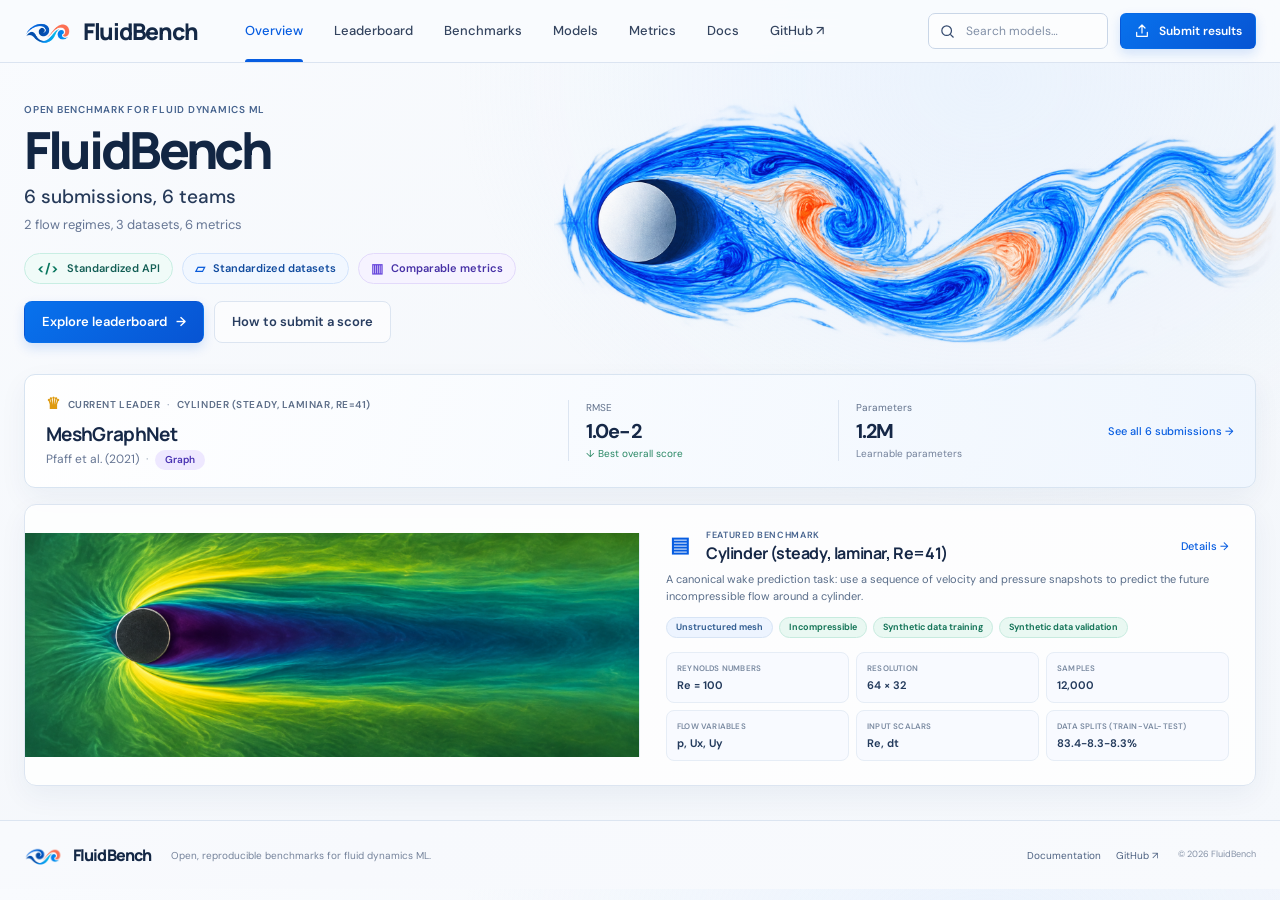
==== index.html @ 3b5728b8 "fixing paths for github pages" ====
<!doctype html>
<html lang="en">
<head>
  <meta charset="utf-8">
  <meta name="viewport" content="width=device-width, initial-scale=1">
  <meta name="theme-color" content="#f5f8fc">
  <meta name="description" content="FluidBench is an open, reproducible benchmark for machine learning in fluid dynamics.">
  <title>Fluidbench</title>
  <link rel="icon" href="assets/mark.png" type="image/png">
  <link rel="stylesheet" href="assets/site.css">
  <script src="assets/site.js" defer></script><script src="assets/data.js" defer></script><script src="assets/top-model.js" defer></script><script src="assets/dataset-tags.js" defer></script>
</head>
<body>
  <header class="site-header">
    <div class="header-inner">
      <a class="brand" href="index.html" aria-label="FluidBench home"><img src="assets/mark.png" alt="" width="50" height="40"><span>FluidBench</span></a>
      <button class="menu-toggle" type="button" aria-expanded="false" aria-controls="primary-nav" aria-label="Open navigation"><span></span><span></span><span></span></button>
      <nav class="primary-nav" id="primary-nav" aria-label="Primary navigation">
        <a class="nav-link active" aria-current="page" href="index.html">Overview</a><a class="nav-link" href="pages/leaderboard.html">Leaderboard</a><a class="nav-link" href="pages/benchmarks.html">Benchmarks</a><a class="nav-link" href="pages/models.html">Models</a><a class="nav-link" href="pages/metrics.html">Metrics</a><a class="nav-link" href="pages/docs.html">Docs</a><a class="nav-link nav-external" href="https://github.com/sp-droid/FluidBench" target="_blank" rel="noreferrer">GitHub ↗</a>
      </nav>
      <div class="header-actions">
        <form class="header-search" action="pages/leaderboard.html" method="get" role="search"><svg aria-hidden="true" viewBox="0 0 24 24"><circle cx="10.8" cy="10.8" r="6.8"></circle><path d="m16 16 4.5 4.5"></path></svg><input type="search" name="q" placeholder="Search models…" aria-label="Search models"></form>
        <a class="button button-primary button-small" href="pages/docs.html#submit"><svg aria-hidden="true" viewBox="0 0 24 24"><path d="M12 15V3m0 0L7.5 7.5M12 3l4.5 4.5M4 14v6h16v-6"></path></svg>Submit results</a>
      </div>
    </div>
  </header>
  <main>
    <section class="hero shell">
      <div class="hero-copy">
        <p class="eyebrow">Open benchmark for fluid dynamics ML</p>
        <h1>FluidBench</h1>
        <p class="hero-lede" id="site-submission-count">6 submissions, 6 teams</p>
        <p class="hero-subtle" id="site-benchmark-stats">2 flow regimes, 2 datasets, 6 metrics</p>
        <div class="feature-pills" aria-label="Platform features"><span class="feature-pill pill-green"><span class="pill-icon">&lt;/&gt;</span>Standardized API</span><span class="feature-pill pill-blue"><span class="pill-icon">▱</span>Standardized datasets</span><span class="feature-pill pill-purple"><span class="pill-icon">▥</span>Comparable metrics</span></div>
        <div class="hero-actions"><a class="button button-primary" href="pages/leaderboard.html">Explore leaderboard <span aria-hidden="true">→</span></a><a class="button button-quiet" href="pages/docs.html#how-it-works">How to submit a score</a></div>
      </div>
      <figure class="flow-visual"><img src="assets/cylinder-flow-hero.png" alt="Cylinder flow with a long, swirling wake"></figure>
    </section>
    <section class="shell top-model-section" aria-labelledby="top-model-title">
      <div class="top-model-card">
        <div class="top-model-copy"><div class="section-kicker"><span class="kicker-icon">♛</span> Current leader <span class="kicker-dot">·</span> <span id="top-model-dataset">Cylinder Flow</span></div><h2 id="top-model-title">MeshGraphNet</h2><p><span id="top-model-authors">Pfaff et al. (2021)</span> <span class="inline-divider">·</span> <span id="top-model-representation" class="badge badge-graph">Graph</span></p></div>
        <div class="top-model-stat"><span>RMSE</span><strong id="top-model-rmse">1.1e-2</strong><small>↓ Best overall score</small></div>
        <div class="top-model-stat"><span>Parameters</span><strong id="top-model-params">3.1M</strong><small>Learnable parameters</small></div>
        <a class="text-link top-model-link" href="pages/leaderboard.html">See all <span id="top-model-count">six submissions</span> <span aria-hidden="true">→</span></a>
      </div>
    </section>
    <section class="shell section-space">
      <article class="surface-card benchmark-card featured-benchmark-card">
        <div class="benchmark-summary">
          <div class="featured-benchmark-visual"><img src="assets/cylinder-flow-dataset.png" data-dataset-image data-dataset-id="cylinder-flow" alt="Cylinder Flow benchmark visualization" loading="lazy"></div>
          <div class="featured-benchmark-copy">
            <div class="card-title-row"><span class="line-icon icon-blue" aria-hidden="true">▤</span><div><p class="eyebrow">Featured benchmark</p><h2 data-dataset-field="name" data-dataset-id="cylinder-flow">Cylinder Flow</h2></div><a class="text-link card-link" href="pages/benchmarks.html#cylinder-flow">Details →</a></div>
            <p class="featured-benchmark-description" data-dataset-field="description" data-dataset-id="cylinder-flow">A canonical wake prediction task: use a sequence of velocity and pressure snapshots to predict the future incompressible flow around a cylinder.</p>
            <div class="featured-benchmark-tags"><div class="benchmark-class-tags" data-benchmark-tags data-dataset-id="cylinder-flow"></div><div class="dataset-type-tags" data-dataset-tags data-dataset-id="cylinder-flow"></div></div>
            <dl class="featured-benchmark-details" data-dataset-id="cylinder-flow"><div><dt>Reynolds numbers</dt><dd>Re = <span data-dataset-field="reynoldsNumbers">100</span></dd></div><div><dt>Resolution</dt><dd data-dataset-field="resolution">64 × 32</dd></div><div><dt>Samples</dt><dd data-dataset-field="sampleCount">12,000</dd></div><div><dt>Flow variables</dt><dd data-dataset-field="flowVariables">p, Ux, Uy</dd></div><div><dt>Input scalars</dt><dd data-dataset-field="inputScalarNames">Re, dt</dd></div><div><dt>Data splits (train-val-test)</dt><dd data-dataset-field="splitFractions">83.4-8.3-8.3%</dd></div></dl>
          </div>
        </div>
      </article>
    </section>
  </main>
  <footer class="site-footer"><div class="shell footer-inner"><a class="brand footer-brand" href="index.html"><img src="assets/mark.png" alt="" width="40" height="32"><span>FluidBench</span></a><p>Open, reproducible benchmarks for fluid dynamics ML.</p><div class="footer-links"><a href="pages/docs.html">Documentation</a><a href="https://github.com/sp-droid/FluidBench" target="_blank" rel="noreferrer">GitHub ↗</a></div><span class="copyright">© <span data-year></span> FluidBench</span></div></footer>
</body>
</html>
---- assets/site.css ----
@import url('https://fonts.googleapis.com/css2?family=DM+Sans:wght@400;500;600;700&family=Manrope:wght@400;500;600;700;800&display=swap');

:root {
  color-scheme: light;
  --ink: #162847;
  --ink-soft: #283d60;
  --muted: #667694;
  --blue: #075de1;
  --blue-dark: #0646b7;
  --blue-pale: #e8f1ff;
  --line: #dce5f1;
  --line-strong: #c9d6e7;
  --surface: rgba(255, 255, 255, .83);
  --page: #f4f7fb;
  --green: #118d64;
  --shadow: 0 10px 28px rgba(25, 57, 104, .055);
  --radius: 12px;
}

* { box-sizing: border-box; }
html { scroll-behavior: smooth; scroll-padding-top: 90px; }
body {
  margin: 0;
  color: var(--ink);
  background:
    radial-gradient(ellipse at 77% 9%, rgba(219, 235, 255, .42), transparent 33rem),
    linear-gradient(145deg, #f9fbfe 0%, var(--page) 62%, #f5f8fc 100%);
  font: 15px/1.5 "DM Sans", "Segoe UI", Arial, sans-serif;
  -webkit-font-smoothing: antialiased;
}
img, svg { max-width: 100%; }
a { color: inherit; text-decoration: none; }
button, input, select { font: inherit; }
button, a, input, select { -webkit-tap-highlight-color: transparent; }
button:focus-visible, a:focus-visible, input:focus-visible, select:focus-visible { outline: 3px solid rgba(16, 105, 238, .26); outline-offset: 2px; }
.shell { width: min(1460px, calc(100% - 48px)); margin-inline: auto; }

.site-header {
  position: sticky; z-index: 20; top: 0; background: rgba(249, 251, 254, .94);
  border-bottom: 1px solid rgba(214, 225, 240, .85); backdrop-filter: blur(16px);
}
.header-inner { min-height: 62px; width: min(1460px, calc(100% - 48px)); margin: auto; display: flex; align-items: center; gap: 34px; }
.brand { display: inline-flex; align-items: center; gap: 9px; flex: 0 0 auto; color: #142846; font: 800 23px/1 Manrope, "Segoe UI", sans-serif; letter-spacing: -.055em; }
.brand img { width: 50px; height: 40px; object-fit: contain; }
.primary-nav { height: 62px; display: flex; align-items: stretch; gap: 3px; }
.nav-link { display: inline-flex; align-items: center; position: relative; padding: 0 14px; color: #34445f; font-size: 13px; font-weight: 500; white-space: nowrap; transition: color .16s ease; }
.nav-link:hover, .nav-link.active { color: var(--blue); }
.nav-link.active::after { position: absolute; content: ""; height: 3px; bottom: 0; left: 14px; right: 14px; border-radius: 3px 3px 0 0; background: var(--blue); }
.header-actions { margin-left: auto; display: flex; align-items: center; gap: 12px; }
.header-search { height: 36px; width: 180px; padding: 0 10px; display: flex; align-items: center; gap: 8px; border: 1px solid var(--line-strong); border-radius: 7px; background: rgba(255,255,255,.6); }
.header-search svg { width: 17px; height: 17px; fill: none; stroke: #33496e; stroke-width: 1.7; flex: 0 0 auto; }
.header-search input { min-width: 0; width: 100%; border: 0; outline: 0; background: none; color: var(--ink); font-size: 12px; }
.header-search input::placeholder { color: #8290a7; }
.button { min-height: 42px; border: 1px solid transparent; border-radius: 8px; display: inline-flex; align-items: center; justify-content: center; gap: 9px; padding: 0 17px; font-size: 13px; font-weight: 600; transition: transform .16s, box-shadow .16s, background .16s; cursor: pointer; }
.button:hover { transform: translateY(-1px); }
.button-primary { color: white; background: linear-gradient(135deg, #0872ed, #0754d3); box-shadow: 0 5px 12px rgba(7, 93, 225, .16); }
.button-primary:hover { background: linear-gradient(135deg, #0868db, #0648be); box-shadow: 0 7px 16px rgba(7, 93, 225, .2); }
.button-primary svg { width: 16px; height: 16px; fill: none; stroke: currentColor; stroke-width: 1.8; stroke-linecap: round; stroke-linejoin: round; }
.button-small { min-height: 36px; padding-inline: 13px; font-size: 12px; border-radius: 6px; }
.button-quiet { color: var(--ink-soft); background: rgba(255,255,255,.55); border-color: var(--line); }
.button-outline { color: var(--blue); border-color: #bcd2f4; background: #fff; }
.button-outline:hover { background: #f5f9ff; }
.menu-toggle { display: none; }

.hero { min-height: 314px; display: grid; grid-template-columns: minmax(430px, .88fr) minmax(460px, 1.12fr); align-items: center; position: relative; padding-block: 31px 24px; }
.hero-copy { position: relative; z-index: 2; padding-bottom: 2px; }
.eyebrow { margin: 0 0 6px; color: #46638e; text-transform: uppercase; letter-spacing: .075em; font-size: 10px; font-weight: 600; }
h1, h2, h3, p { margin-top: 0; }
h1, h2, h3 { font-family: Manrope, "Segoe UI", Arial, sans-serif; }
.hero h1 { margin: 0; color: #122643; font-size: clamp(39px, 4vw, 58px); line-height: 1.02; font-weight: 800; letter-spacing: -.065em; }
.hero h1 span { color: var(--blue); }
.hero-lede { max-width: 565px; margin: 9px 0 5px; color: #263a59; font-size: 19px; line-height: 1.38; font-weight: 500; }
.hero-subtle { margin: 0; color: var(--muted); font-size: 13px; }
.feature-pills { display: flex; flex-wrap: wrap; gap: 9px; margin-top: 18px; }
.feature-pill { display: inline-flex; align-items: center; gap: 8px; padding: 5px 12px; border: 1px solid; border-radius: 999px; font-size: 11px; font-weight: 600; }
.pill-icon { font-size: 13px; font-weight: 700; }
.pill-green { color: #145f56; background: #f0fbf8; border-color: #c8eee3; }
.pill-green .pill-icon { color: #08765e; }
.pill-blue { color: #124c9f; background: #f1f7ff; border-color: #d3e4fc; }
.pill-blue .pill-icon { color: #095bda; }
.pill-purple { color: #4731a6; background: #f6f3ff; border-color: #e3dafb; }
.pill-purple .pill-icon { color: #6747dc; }
.hero-actions { display: flex; align-items: center; gap: 10px; margin-top: 17px; }
.flow-visual { min-width: 0; position: relative; margin: 0 -20px 0 -12px; align-self: stretch; display: flex; align-items: center; }
.flow-visual img { width: 100%; max-height: 295px; object-fit: contain; }
.flow-visual figcaption { position: absolute; right: 0; bottom: 19%; padding-left: 11px; border-left: 2px solid var(--blue); color: #0d4cbd; font-size: 11px; line-height: 1.25; }
.caption-rule { display: none; }

.top-model-section { margin-top: -3px; }
.top-model-card { display: grid; grid-template-columns: minmax(220px, 1.5fr) minmax(140px, .75fr) minmax(140px, .75fr) auto; align-items: center; gap: 19px; min-height: 105px; padding: 17px 21px; border: 1px solid #d8e4f1; border-radius: 11px; background: linear-gradient(105deg, rgba(255,255,255,.94), rgba(239,246,255,.85)); box-shadow: var(--shadow); }
.section-kicker { display: flex; align-items: center; gap: 7px; color: #5d6e88; font-size: 10px; font-weight: 600; text-transform: uppercase; letter-spacing: .055em; }
.kicker-icon { color: #df9b10; font-size: 16px; }
.kicker-dot { color: #a1aec1; }
.top-model-copy h2 { margin: 4px 0 1px; font-size: 19px; letter-spacing: -.035em; }
.top-model-copy p { margin: 0; color: var(--muted); font-size: 12px; }
.inline-divider { margin-inline: 4px; color: #9aa7b9; }
.badge { display: inline-flex; align-items: center; border-radius: 99px; padding: 3px 10px; font-size: 10px; line-height: 1.4; font-weight: 600; }
.badge-matrix { color: #1b54b3; background: #e3efff; }
.badge-graph { color: #4831b2; background: #eee8ff; }
.top-model-stat { min-height: 56px; padding-left: 17px; border-left: 1px solid var(--line); display: flex; flex-direction: column; }
.top-model-stat span { color: #62728c; font-size: 10px; }
.top-model-stat strong { margin-top: 1px; font-size: 20px; letter-spacing: -.04em; font-variant-numeric: tabular-nums; }
.top-model-stat small { color: #278763; font-size: 10px; }
.top-model-stat:nth-of-type(3) small { color: #72809a; }
.text-link { color: var(--blue); font-size: 11px; font-weight: 500; white-space: nowrap; }
.text-link:hover, .subtle-link:hover { color: var(--blue-dark); text-decoration: underline; text-underline-offset: 3px; }

.section-space { margin-top: 16px; }
.split-grid { display: grid; grid-template-columns: 1fr 1fr; gap: 12px; }
.surface-card { min-width: 0; border: 1px solid var(--line); border-radius: var(--radius); background: var(--surface); box-shadow: var(--shadow); }
.protocol-card, .benchmark-card, .interface-card, .shapes-card { padding: 17px 20px; }
.card-title-row { display: flex; align-items: center; gap: 12px; min-height: 33px; margin-bottom: 11px; }
.card-title-row > div { min-width: 0; }
.card-title-row h2 { margin: 0; font-size: 16px; line-height: 1.2; letter-spacing: -.025em; }
.card-title-row .eyebrow { margin-bottom: 2px; font-size: 9px; }
.line-icon { width: 28px; height: 28px; display: inline-flex; align-items: center; justify-content: center; flex: 0 0 auto; font-size: 21px; font-weight: 600; }
.icon-blue { color: var(--blue); }
.card-link { margin-left: auto; }
.body-copy { color: #3d506f; font-size: 12px; line-height: 1.55; }
.body-copy code, .step-card code { padding: 1px 4px; border-radius: 4px; color: #193b72; background: #eef3fa; font: 11px ui-monospace, SFMono-Regular, Consolas, monospace; }
.check-list { list-style: none; margin: 11px 0 0; padding: 0; display: grid; gap: 4px; color: #344967; font-size: 12px; }
.check-list li { position: relative; padding-left: 23px; }
.check-list li::before { content: "✓"; position: absolute; left: 2px; top: 0; color: #15976a; font-weight: 700; }
.benchmark-summary { display: grid; grid-template-columns: minmax(135px, .75fr) minmax(190px, 1.25fr); gap: 15px; align-items: stretch; }
.benchmark-summary > img { width: 100%; min-height: 165px; object-fit: cover; object-position: 12% center; border: 1px solid var(--line); border-radius: 8px; background: #edf5ff; }
.detail-list { margin: 0; display: grid; grid-template-columns: 1fr; align-content: center; }
.detail-list div { display: flex; justify-content: space-between; gap: 12px; padding: 4px 0; border-bottom: 1px solid #eaf0f7; font-size: 10px; }
.detail-list dt { color: #657590; }
.detail-list dd { margin: 0; color: #243a5d; text-align: right; overflow-wrap: anywhere; }
.selected-benchmark-extra { margin-top: 7px; padding-top: 4px; border-top: 1px solid #eaf0f7; }
.featured-benchmark-card { padding: 0; overflow: hidden; }
.featured-benchmark-card .benchmark-summary { grid-template-columns: minmax(0,1fr) minmax(0,1fr); gap: 0; align-items: stretch; }
.featured-benchmark-visual { min-width: 0; min-height: 0; width: 100%; aspect-ratio: 570 / 208; align-self: center; overflow: hidden; display: grid; place-items: center; padding: 0; border-right: 1px solid #e5edf7; background: linear-gradient(145deg,#eff6ff,#f9fbff 65%,#fff); }
.featured-benchmark-card .benchmark-summary > .featured-benchmark-visual > img { width: 100%; height: 100%; min-height: 0; object-fit: cover; object-position: center; border: 0; border-radius: 0; background: transparent; }
.featured-benchmark-copy { min-width: 0; display: flex; flex-direction: column; justify-content: center; padding: 24px 26px; }
.featured-benchmark-copy .card-title-row { margin-bottom: 8px; }
.featured-benchmark-description { margin: 0 0 13px; color: #596d89; font-size: 11px; line-height: 1.5; }
.featured-benchmark-tags { display: flex; flex-wrap: wrap; align-items: center; gap: 6px; margin-bottom: 14px; }
.featured-benchmark-details { display: grid; grid-template-columns: repeat(3,minmax(0,1fr)); gap: 7px; margin: auto 0 0; }
.featured-benchmark-details div { min-width: 0; padding: 9px 10px; border: 1px solid #e6edf6; border-radius: 8px; background: #f8faff; }
.featured-benchmark-details dt { margin-bottom: 4px; color: #7a8aa1; font-size: 8px; font-weight: 600; letter-spacing: .025em; text-transform: uppercase; }
.featured-benchmark-details dd { margin: 0; color: #243b5d; font-size: 11px; font-weight: 650; line-height: 1.35; overflow-wrap: anywhere; }
.benchmark-feature-stats { display: grid; grid-template-columns: repeat(2,minmax(0,1fr)); gap: 5px 12px; margin: 12px 0 14px; }
.benchmark-feature-stats div { min-width: 0; padding: 7px 0; border-bottom: 1px solid #eaf0f7; }
.benchmark-feature-stats dt { color: #8290a5; font-size: 8px; font-weight: 650; text-transform: uppercase; letter-spacing: .025em; }
.benchmark-feature-stats dd { margin: 3px 0 0; color: #314967; font-size: 10px; line-height: 1.4; overflow-wrap: anywhere; }

.section-heading { display: flex; align-items: end; justify-content: space-between; margin: 0 1px 12px; }
.section-heading h2 { margin: 0; font-size: 22px; letter-spacing: -.04em; }
.section-heading > p { margin: 0 0 3px; color: var(--muted); font-size: 12px; }
.steps-grid { display: grid; grid-template-columns: 1fr 32px 1fr 32px 1fr; align-items: center; gap: 10px; padding: 15px 20px; border: 1px solid var(--line); border-radius: var(--radius); background: rgba(255,255,255,.68); }
.step-card { text-align: center; padding: 8px 10px; }
.step-number { width: 42px; height: 42px; margin: 0 auto 10px; display: grid; place-items: center; border-radius: 50%; color: #0758d6; background: #e1edff; box-shadow: inset 0 0 0 6px rgba(255,255,255,.44); font: 800 20px Manrope, sans-serif; }
.step-card h3 { margin: 0 0 5px; font-size: 14px; letter-spacing: -.02em; }
.step-card p { max-width: 260px; min-height: 36px; margin: 0 auto 5px; color: #586985; font-size: 11px; line-height: 1.4; }
.subtle-link { color: #1762ce; font-size: 10px; font-weight: 600; }
.step-arrow { color: #afbdd1; text-align: center; font-size: 21px; }

.interface-card, .shapes-card { padding-top: 15px; }
.code-block { position: relative; overflow: auto; margin: 10px 0 0; padding: 13px 15px; border: 1px solid #e1e9f3; border-radius: 8px; background: linear-gradient(135deg, #f7f9fc, #f4f7fb); color: #263c60; font: 10px/1.65 ui-monospace, SFMono-Regular, Consolas, monospace; white-space: normal; }
.code-block code { font: inherit; }
.code-keyword { color: #b01283; }
.code-comment { color: #72819b; }
.copy-button { position: absolute; top: 7px; right: 7px; z-index: 1; width: 27px; height: 27px; border: 1px solid #dfe7f2; border-radius: 5px; color: #314a70; background: #fff; cursor: pointer; }
.copy-button:hover { color: var(--blue); border-color: #b9d0f2; }
.shape-panels { display: grid; grid-template-columns: 1fr 1fr; gap: 10px; }
.shape-panel { min-width: 0; min-height: 174px; padding: 9px 12px; border: 1px solid #e1eaf5; border-radius: 8px; background: linear-gradient(145deg, #f7faff, #eef5ff); }
.shape-unstructured { background: linear-gradient(145deg, #faf9ff, #f1f0ff); border-color: #e4e0fa; }
.shape-panel h3 { margin: 0; text-align: center; color: #0756cd; font-size: 10px; font-weight: 600; }
.shape-unstructured h3 { color: #4d3ac1; }
.grid-cube { width: 83px; height: 43px; margin: 5px auto 8px; position: relative; background: linear-gradient(135deg,#8ec2ff 0 50%,#4d9ff7 50%); border: 1px solid #1568d1; transform: skewY(-25deg) scale(.95); box-shadow: 12px 5px 0 -1px #b9a9ff, 12px 5px 0 0 #4934ca; }
.grid-cube::before { content:""; position:absolute; inset: 9px 0 auto; border-top:1px solid rgba(8,75,170,.75); border-bottom:1px solid rgba(8,75,170,.75); height: 8px; }
.grid-cube::after { content:""; position:absolute; left: 26px; top:0; height:100%; border-left:1px solid rgba(8,75,170,.75); box-shadow: 26px 0 0 rgba(8,75,170,.75); }
.grid-cube i { display: none; }
.mesh-graphic { height: 59px; margin: 0 auto; display: grid; place-items: center; }
.mesh-graphic svg { width: min(170px, 100%); height: 61px; }
.shape-panel dl { display: grid; gap: 2px; margin: 3px 0 0; }
.shape-panel dl div { display: grid; grid-template-columns: 49px 1fr; gap: 4px; color: #3f5271; font: 9px/1.35 ui-monospace, SFMono-Regular, Consolas, monospace; }
.shape-panel dt { color: #152d52; }
.shape-panel dd { margin: 0; overflow-wrap: anywhere; }

.reproducible-card { display: grid; grid-template-columns: minmax(240px,1fr) minmax(330px,1.3fr) auto; align-items: center; gap: 22px; padding: 16px 20px; }
.repro-copy { display: flex; gap: 12px; align-items: flex-start; }
.repro-copy .line-icon { margin-top: 2px; }
.repro-copy h2 { margin: 0 0 4px; font-size: 16px; }
.repro-copy .body-copy { margin: 0; }
.repro-facts { display: grid; grid-template-columns: repeat(3,1fr); gap: 10px; }
.repro-facts div { min-width: 0; display: flex; flex-direction: column; padding-left: 13px; border-left: 1px solid var(--line); }
.repro-facts strong { font-size: 11px; }
.repro-facts span { color: var(--muted); font-size: 9px; }
.site-footer { margin-top: 34px; border-top: 1px solid var(--line); background: rgba(249,251,254,.7); }
.footer-inner { min-height: 68px; display: flex; align-items: center; gap: 20px; }
.footer-brand { font-size: 16px; }
.footer-brand img { width: 40px; height: 32px; }
.footer-inner > p { margin: 0; color: #75839b; font-size: 10px; }
.footer-links { display: flex; gap: 15px; margin-left: auto; color: #4d6181; font-size: 10px; }
.footer-links a:hover { color: var(--blue); }
.copyright { color: #8491a6; font-size: 9px; }

/* Shared page interiors */
.page-hero { padding: 40px 0 21px; }
.page-hero .eyebrow { margin-bottom: 5px; }
.page-hero h1 { max-width: 800px; margin: 0; color: #132745; font-size: clamp(34px, 4vw, 48px); line-height: 1.08; letter-spacing: -.055em; }
.page-hero h1 span { color: var(--blue); }
.page-hero p:last-child { max-width: 760px; margin: 10px 0 0; color: #5c6d89; font-size: 14px; }
.content-grid { display: grid; grid-template-columns: repeat(3,1fr); gap: 13px; }
.content-card { padding: 19px; border: 1px solid var(--line); border-radius: var(--radius); background: var(--surface); box-shadow: var(--shadow); }
.content-card h2, .content-card h3 { margin: 0 0 7px; font-size: 17px; letter-spacing: -.025em; }
.content-card p { margin: 0; color: #5b6c87; font-size: 12px; }
.content-card .eyebrow { margin-bottom: 5px; font-size: 9px; }
.card-icon { width: 35px; height: 35px; margin-bottom: 12px; display: grid; place-items: center; color: var(--blue); border: 1px solid #d5e4f8; border-radius: 9px; background: #f0f6ff; font-size: 18px; }
.content-wide { grid-column: 1/-1; }
.info-table { width: 100%; border-collapse: collapse; font-size: 12px; }
.info-table th, .info-table td { padding: 10px 12px; text-align: left; border-bottom: 1px solid #e7edf5; }
.info-table th { color: #697a95; font-size: 10px; font-weight: 600; text-transform: uppercase; letter-spacing: .04em; }
.info-table td { color: #314664; }
.info-table tr:last-child td { border-bottom: 0; }
.callout { padding: 16px 18px; border: 1px solid #d6e5fa; border-radius: 10px; background: linear-gradient(110deg,#f3f8ff,#fff); color: #385273; font-size: 12px; }
.callout strong { color: #183d76; }
.code-inline { padding: 1px 4px; border: 1px solid #e0e8f2; border-radius: 4px; color: #24416a; background: #f6f8fb; font: 11px ui-monospace, Consolas, monospace; }

/* Leaderboard */
.leaderboard-shell { padding-bottom: 20px; }
.leaderboard-layout { display: grid; grid-template-columns: minmax(0, 2.1fr) minmax(310px, .92fr); gap: 12px; align-items: start; }
.leaderboard-panel { min-width: 0; padding: 15px; border: 1px solid var(--line); border-radius: 11px; background: rgba(255,255,255,.88); box-shadow: var(--shadow); }
.filter-grid { display: grid; grid-template-columns: minmax(190px,1.2fr) minmax(210px,1fr); gap: 9px; align-items: end; }
.filter-field { min-width: 0; display: flex; flex-direction: column; gap: 4px; }
.filter-field label { color: #314664; font-size: 10px; font-weight: 600; }
.select-wrap { position: relative; }
.select-wrap::after { position: absolute; top: 50%; right: 11px; content: "⌄"; transform: translateY(-59%); color: #284468; font-size: 16px; pointer-events: none; }
.filter-field select, .table-search { width: 100%; height: 37px; padding: 0 28px 0 10px; border: 1px solid #d4dfec; border-radius: 7px; color: #152a4b; background: #fff; font-size: 11px; appearance: none; }
.dataset-select { display: grid; grid-template-columns: 74px minmax(0,1fr); align-items: center; overflow: hidden; border: 1px solid #d4dfec; border-radius: 7px; background: #fff; }
.dataset-select .select-wrap::after { content: none; }
.dataset-thumb { width: 74px; height: 35px; object-fit: cover; object-position: 23% center; border-right: 1px solid #d4dfec; }
.dataset-select .select-wrap select { border: 0; }
.table-search-wrap { position: relative; }
.table-search-wrap svg { position: absolute; left: 9px; top: 10px; width: 15px; height: 15px; stroke: #526987; fill: none; stroke-width: 1.7; }
.table-search { padding: 0 8px 0 30px; }
.table-search::placeholder { color: #8694a8; }
.leaderboard-tabs { display: flex; gap: 4px; margin: 13px -2px 9px; border-bottom: 1px solid #e3eaf3; }
.leaderboard-tabs button { position: relative; padding: 8px 12px 9px; border: 0; color: #586a86; background: transparent; font-size: 11px; cursor: pointer; }
.leaderboard-tabs button[aria-selected="true"] { color: var(--blue); font-weight: 600; }
.leaderboard-tabs button[aria-selected="true"]::after { position: absolute; content: ""; right: 8px; bottom: -1px; left: 8px; height: 2px; border-radius: 2px 2px 0 0; background: var(--blue); }
.table-wrap { overflow: auto; border: 1px solid #e0e7f0; border-radius: 8px; }
.leaderboard-table { width: 100%; min-width: 720px; border-collapse: collapse; background: rgba(255,255,255,.75); font-size: 11px; }
.leaderboard-table th { height: 35px; padding: 0 10px; color: #344a6a; background: #f8fafd; border-bottom: 1px solid #e4eaf2; text-align: left; font-size: 10px; font-weight: 600; white-space: nowrap; }
.leaderboard-table th.score-heading { padding-right: 7px; }
.leaderboard-table th.sortable-heading { padding: 0 5px; }
.sort-button { width: 100%; min-height: 32px; display: inline-flex; align-items: center; justify-content: flex-start; gap: 5px; padding: 4px 5px; border: 0; border-radius: 5px; color: #344a6a; background: transparent; font: inherit; font-weight: 600; text-align: left; white-space: nowrap; cursor: pointer; }
.sort-button:hover, .sort-button:focus-visible { color: #075de1; background: #edf4ff; outline: none; }
.sort-arrow { display: inline-block; margin-left: 2px; color: #17365f; font-size: 11px; }
.error-picker { position: relative; display: inline-block; }
.error-picker-button { display: inline-flex; align-items: center; gap: 7px; min-height: 27px; padding: 4px 8px; border: 1px solid #d3e0ef; border-radius: 7px; color: #173b72; background: linear-gradient(135deg,#f1f7ff,#fff 76%); box-shadow: 0 1px 2px rgba(23,54,95,.06); font: inherit; font-weight: 700; white-space: nowrap; cursor: pointer; }
.error-picker-button:hover, .error-picker-button:focus-visible, .error-picker-button[aria-expanded="true"] { border-color: #9ec1ef; background: #f4f8ff; outline: none; box-shadow: 0 0 0 3px rgba(16,105,238,.1); }
.error-picker-caption { color: #7a8ba3; font-size: 8px; font-weight: 700; letter-spacing: .06em; text-transform: uppercase; }
.error-picker-value { color: #153e7a; font-size: 10px; }
.error-picker-menu { position: absolute; z-index: 30; top: calc(100% + 6px); left: 0; min-width: 176px; display: grid; gap: 2px; padding: 5px; border: 1px solid #dce5f0; border-radius: 9px; background: #fff; box-shadow: 0 12px 28px rgba(28,53,87,.16); }
.error-picker-menu[hidden] { display: none; }
.error-picker-option { width: 100%; min-height: 31px; display: flex; align-items: center; justify-content: space-between; gap: 13px; padding: 6px 8px; border: 0; border-radius: 6px; color: #344a6a; background: transparent; font: inherit; font-size: 10px; text-align: left; cursor: pointer; }
.error-picker-option:hover, .error-picker-option:focus-visible { color: #075de1; background: #f1f6ff; outline: none; }
.error-picker-option.is-selected { color: #075de1; background: #edf4ff; font-weight: 700; }
.error-picker-check { width: 13px; color: #0a966b; text-align: center; }
.representation-badge { display: inline-block; padding: 3px 9px; border-radius: 999px; color: #1753bd; background: #e6f0ff; font-size: 9px; }
.representation-badge.graph { color: #4b2ec5; background: #eee9ff; }
.leaderboard-table td { height: 45px; padding: 5px 10px; border-bottom: 1px solid #e8edf4; color: #425674; white-space: nowrap; font-variant-numeric: tabular-nums; }
.leaderboard-table tbody tr:last-child td { border-bottom: 0; }
.leaderboard-table tbody tr:hover { background: #f6f9fe; }
.leaderboard-table tbody tr:first-child { background: #fff9ea; }
.leaderboard-table tbody tr:first-child:hover { background: #fff6df; }
.leaderboard-table .rank-cell { width: 34px; color: #263b5e; text-align: center; font-size: 13px; }
.medal { display: inline-block; font-size: 15px; filter: saturate(.92); }
.model-name { display: block; color: #172d50; font-size: 11px; font-weight: 700; }
.model-author { display: block; color: #77869d; font-size: 9px; }
.metric-value { color: #162b4b !important; font-weight: 600; }
.metric-bar { width: 58px; height: 9px; display: inline-block; margin-left: 6px; overflow: hidden; vertical-align: middle; border-radius: 2px; background: #edf1f6; }
.metric-bar span { display: block; height: 100%; min-width: 8px; border-radius: 2px; background: linear-gradient(90deg,#9ac4fb,#5e9ff0); }
.table-arrow { color: #17365f; font-size: 18px; }
.empty-state { padding: 30px 15px; text-align: center; color: #77869c; font-size: 12px; }
.table-note { display: flex; justify-content: space-between; gap: 12px; padding: 9px 2px 0; color: #8592a6; font-size: 9px; }
.sidebar-stack { display: grid; gap: 12px; }
.sidebar-stack .surface-card { padding: 16px 18px; }
.protocol-compact .check-list { margin-top: 11px; gap: 5px; }
.benchmark-compact .card-title-row { margin-bottom: 9px; }
.benchmark-compact-tags { display: grid; gap: 6px; margin: 0 0 11px; }
.benchmark-compact .selected-benchmark-visual { width: 100%; aspect-ratio: 2 / 1; margin-bottom: 11px; overflow: hidden; border: 1px solid #dce7f5; border-radius: 8px; background: #edf5ff; }
.benchmark-compact .selected-benchmark-visual img { display: block; width: 100%; height: 100%; object-fit: cover; object-position: center; }
.selected-benchmark-details { display: grid; grid-template-columns: repeat(2,minmax(0,1fr)); column-gap: 15px; margin: 0; border-top: 1px solid #e8eef6; }
.selected-benchmark-details > div { min-width: 0; padding: 8px 0 7px; border-bottom: 1px solid #e8eef6; }
.selected-benchmark-details dt { margin-bottom: 3px; color: #7a8aa1; font-size: 8px; font-weight: 650; letter-spacing: .025em; text-transform: uppercase; }
.selected-benchmark-details dd { margin: 0; color: #263c5b; font-size: 10px; font-weight: 650; line-height: 1.35; overflow-wrap: anywhere; }
.benchmark-card:not(.benchmark-compact) > .dataset-type-tags { margin: 0 0 12px; }
.dataset-type-tags { display: flex; flex-wrap: wrap; align-items: center; gap: 6px; }
.dataset-type-tag { display: inline-flex; align-items: center; padding: 4px 9px; border: 1px solid transparent; border-radius: 999px; font-size: 9px; font-weight: 650; line-height: 1.25; white-space: nowrap; }
.dataset-type-synthetic { color: #117256; border-color: #c7ebdf; background: #e9f8f2; }
.dataset-type-real { color: #a2530a; border-color: #f1d5b4; background: #fff4e8; }
.dataset-type-synthetic-real { color: #5635aa; border-color: #ddd1fb; background: #f2edff; }
.dataset-type-unknown { color: #586982; border-color: #dce4ee; background: #f5f7fa; }
.sidebar-code { margin-top: 10px; }
.run-facts { display: grid; grid-template-columns: repeat(3,1fr); gap: 7px; margin-top: 9px; }
.run-facts div { padding: 8px; border: 1px solid #e4ebf3; border-radius: 7px; background: #f9fbfd; }
.run-facts strong { display: block; font-size: 9px; }
.run-facts span { color: #71809a; font-size: 8px; }

.benchmark-feature { display: grid; grid-template-columns: minmax(0,1.25fr) minmax(320px,.75fr); gap: 18px; align-items: center; overflow: hidden; padding: 13px 20px 13px 8px; }
.benchmark-feature-art { width: 100%; height: auto; aspect-ratio: 570 / 208; object-fit: cover; object-position: center; }
.benchmark-feature-copy { padding: 15px 18px 15px 0; }
.benchmark-feature-copy h2 { margin: 0 0 8px; font-size: 25px; letter-spacing: -.04em; }
.benchmark-feature-copy > p:not(.eyebrow) { max-width: 520px; margin: 0 0 12px; color: #526681; font-size: 13px; }
.benchmark-tag-row { display: flex; flex-wrap: wrap; align-items: center; gap: 8px; margin-bottom: 17px; }
.benchmark-tag-row .dataset-type-tags { flex-basis: 100%; }
.benchmark-class-tags { display: flex; flex-wrap: wrap; align-items: center; gap: 6px; }
.benchmark-class-tag { display: inline-flex; align-items: center; padding: 4px 9px; border: 1px solid #dbe6f4; border-radius: 999px; color: #315d91; background: #eef5ff; font-size: 9px; font-weight: 650; line-height: 1.25; white-space: nowrap; }
.benchmark-mesh-tag { color: #315d91; border-color: #d7e4f5; background: #edf4ff; }
.benchmark-compressible { color: #a14c20; border-color: #f0d0bf; background: #fff2e9; }
.benchmark-incompressible { color: #137456; border-color: #c7ebdf; background: #e9f8f2; }
.soft-tag { padding: 3px 9px; border: 1px solid #e0e8f2; border-radius: 999px; color: #536681; background: #f9fbfd; font-size: 10px; }
.benchmark-spec-grid { display: grid; grid-template-columns: repeat(3,1fr); gap: 12px; }
.benchmark-spec-grid .content-card { min-height: 160px; }
.benchmark-table-card { width: 100%; max-width: 760px; margin-right: auto; padding: 18px 20px; border: 1px solid var(--line); border-radius: var(--radius); background: var(--surface); box-shadow: var(--shadow); }
.benchmark-table-card .section-heading { margin-bottom: 12px; }
.benchmark-table-card .section-heading h2 { margin: 0; font-size: 18px; font-weight: 750; }
.benchmark-table-card .info-table { min-width: 580px; }
.benchmark-directory { padding: 17px 19px; border: 1px solid var(--line); border-radius: var(--radius); background: var(--surface); box-shadow: var(--shadow); }
.benchmark-directory .section-heading { margin-bottom: 11px; }
.benchmark-directory .section-heading h2 { margin: 0; font-size: 18px; font-weight: 750; }
.benchmark-directory-table { min-width: 1180px; }
.benchmark-directory-table th, .benchmark-directory-table td { padding: 9px 11px; white-space: nowrap; }
.benchmark-directory-table td:first-child strong { color: #223a5b; font-weight: 650; }
.benchmark-directory-table td .text-link { font-size: 10px; }
.benchmark-page .info-table th { color: #435772; font-weight: 750; }
.benchmark-page .benchmark-table-card .info-table td:first-child { color: #263d5c; font-weight: 650; }
.benchmark-page .benchmark-table-card .info-table td[title] { text-decoration: underline dotted #a9b7c9; text-underline-offset: 3px; cursor: help; }
.benchmark-page .info-table thead { background: #f7f9fc; }
.benchmark-page .info-table tbody tr:nth-child(even) td { background: #f8fafc; }
.benchmark-page .benchmark-directory-table tr.is-selected td { background: #f0f6ff; }
.benchmark-page .benchmark-directory-table tr.is-selected td:first-child { box-shadow: inset 3px 0 #2671dc; }
.benchmark-directory-table tbody tr[data-benchmark-id] { cursor: pointer; }
.benchmark-directory-table tbody tr[data-benchmark-id]:hover td { background: #f1f6fd; }
.benchmark-directory-table tbody tr[data-benchmark-id]:focus-visible td { outline: 2px solid #7aa8e8; outline-offset: -2px; }
.benchmark-case-grid { display: grid; grid-template-columns: repeat(2,minmax(0,1fr)); gap: 12px; }
.benchmark-case-card { min-width: 0; padding: 17px 19px; border: 1px solid var(--line); border-radius: var(--radius); background: var(--surface); box-shadow: var(--shadow); }
.benchmark-case-heading { display: flex; align-items: flex-start; justify-content: space-between; gap: 10px; }
.benchmark-case-heading .eyebrow { margin-bottom: 3px; }
.benchmark-case-heading h3 { margin: 0; color: #183151; font-size: 18px; letter-spacing: -.035em; }
.benchmark-case-mark { width: 34px; height: 34px; display: grid; place-items: center; border-radius: 9px; color: var(--blue); background: #eaf2ff; font-size: 20px; }
.benchmark-case-tags { display: flex; flex-wrap: wrap; gap: 6px; margin: 11px 0; }
.benchmark-case-tags .dataset-type-tag { font-size: 8px; }
.benchmark-case-description { margin: 0 0 10px; color: #536782; font-size: 11px; }
.benchmark-case-facts { display: grid; grid-template-columns: repeat(2,minmax(0,1fr)); gap: 6px 14px; margin: 0 0 11px; }
.benchmark-case-facts div { min-width: 0; padding: 6px 0; border-bottom: 1px solid #edf1f6; }
.benchmark-case-facts dt { color: #8290a5; font-size: 8px; }
.benchmark-case-facts dd { margin: 3px 0 0; color: #314967; font-size: 9px; overflow-wrap: anywhere; }
.benchmark-empty-card { grid-column: 1/-1; color: #7888a0; font-size: 11px; }

.model-list-heading { display: flex; justify-content: space-between; align-items: end; gap: 12px; margin: 0 0 12px; }
.model-list-heading h2 { margin: 0; font-size: 20px; letter-spacing: -.035em; }
.model-list-heading .eyebrow { margin-bottom: 3px; }
.models-grid { display: grid; grid-template-columns: 1fr 1fr; gap: 11px; }
.model-card { min-width: 0; display: grid; grid-template-columns: 32px minmax(120px,1fr) minmax(185px,1.1fr); gap: 12px; align-items: center; position: relative; padding: 16px 17px; border: 1px solid var(--line); border-radius: var(--radius); background: var(--surface); box-shadow: var(--shadow); scroll-margin-top: 80px; }
.model-card:target { border-color: #9fc3f2; box-shadow: 0 0 0 3px rgba(7,93,225,.1); }
.model-rank { width: 30px; height: 30px; display: grid; place-items: center; border-radius: 50%; color: #435876; background: #f0f4f9; font-size: 12px; }
.model-card:first-child .model-rank { color: #b47a00; background: #fff3d5; font-size: 16px; }
.model-card-main { min-width: 0; }
.model-card-main .eyebrow { margin-bottom: 2px; font-size: 8px; }
.model-card-main h2 { overflow-wrap: anywhere; margin: 0; font-size: 14px; letter-spacing: -.025em; }
.model-card-authors { margin: 2px 0 5px; color: #71809a; font-size: 10px; }
.model-card-metrics { display: grid; grid-template-columns: 1fr 1fr; gap: 5px 11px; }
.model-card-metrics div { display: flex; flex-direction: column; }
.model-card-metrics span { color: #7b899f; font-size: 8px; }
.model-card-metrics strong { color: #1d3557; font-size: 10px; font-variant-numeric: tabular-nums; }
.model-detail-link { position: absolute; right: 17px; bottom: 8px; font-size: 9px; }

.compare-shell { padding-bottom: 28px; }
.compare-page-hero { padding-bottom: 14px; }
.compare-back-link { display: inline-block; margin-bottom: 13px; }
.compare-split { display: grid; grid-template-columns: minmax(0,1fr) minmax(0,1fr); gap: 12px; align-items: stretch; }
.compare-panel { --curve-color: #1261da; min-width: 0; padding: 16px; border: 1px solid var(--line); border-radius: var(--radius); background: rgba(255,255,255,.92); box-shadow: var(--shadow); }
.compare-panel-right { --curve-color: #dc6748; }
.compare-panel-right.is-unselected { display: flex; flex-direction: column; }
.compare-panel-top { min-height: 67px; display: flex; align-items: flex-start; justify-content: space-between; gap: 10px; }
.compare-model-title { min-width: 0; }
.compare-side-label { display: block; margin-bottom: 3px; color: #71809a; font-size: 8px; font-weight: 700; letter-spacing: .09em; text-transform: uppercase; }
.compare-model-title h2 { margin: 0; color: #172d50; font-size: 21px; letter-spacing: -.04em; overflow-wrap: anywhere; }
.compare-model-title p { margin: 3px 0 0; color: #6e7f99; font-size: 10px; }
.compare-model-select { min-width: 140px; display: flex; flex-direction: column; gap: 4px; color: #657590; font-size: 8px; font-weight: 650; }
.compare-model-select select { max-width: 190px; min-width: 130px; height: 32px; padding: 0 23px 0 8px; border: 1px solid #d4dfec; border-radius: 7px; color: #173b72; background: #fff; font-size: 10px; }
.compare-fixed-label { padding-top: 4px; color: #8592a6; font-size: 8px; text-align: right; }
.compare-empty-state { min-height: 455px; display: flex; flex-direction: column; align-items: center; justify-content: center; padding: 28px; border: 1px dashed #d5e0ed; border-radius: 9px; color: #71819a; background: linear-gradient(145deg,#f9fbfe,#f4f8fd); text-align: center; }
.compare-panel-right.is-unselected .compare-empty-state { flex: 1; }
.compare-empty-icon { width: 42px; height: 42px; display: grid; place-items: center; margin-bottom: 11px; border: 1px solid #dce8f8; border-radius: 50%; color: #1763d6; background: #eaf2ff; font-size: 20px; }
.compare-empty-state h3 { margin: 0 0 5px; color: #2b4262; font-size: 13px; }
.compare-empty-state p { max-width: 235px; margin: 0; color: #7c8ba1; font-size: 9px; line-height: 1.5; }
.compare-section { margin-top: 13px; padding-top: 12px; border-top: 1px solid #e7edf5; }
.compare-section h3 { margin: 0; color: #203957; font-size: 12px; letter-spacing: -.015em; }
.compare-section-title { display: flex; align-items: start; justify-content: space-between; gap: 8px; margin-bottom: 8px; }
.compare-section-title p { margin: 3px 0 0; color: #7a89a0; font-size: 9px; }
.chart-range { padding: 3px 7px; border-radius: 999px; color: #526986; background: #f0f4f9; font-size: 8px; white-space: nowrap; }
.compare-facts { display: grid; grid-template-columns: repeat(2,minmax(0,1fr)); gap: 6px; margin: 9px 0 0; }
.compare-facts div { min-width: 0; padding: 8px 9px; border: 1px solid #e8edf4; border-radius: 7px; background: #fafcff; }
.compare-facts .is-better { border-color: #bfe6d7; background: #edfaf4; }
.compare-facts .is-better dd { color: #117256; }
.compare-facts .is-worse { border-color: #f0c9bc; background: #fff2ed; }
.compare-facts .is-worse dd { color: #ad4b31; }
.compare-facts .is-tied { border-color: #dce5f0; background: #f2f6fb; }
.compare-facts dt { margin-bottom: 3px; color: #7a89a0; font-size: 8px; }
.compare-facts dd { margin: 0; color: #1d3557; font-size: 10px; font-weight: 650; overflow-wrap: anywhere; }
.compare-chart-empty { padding: 30px 12px; border: 1px dashed #d7e0ec; border-radius: 8px; color: #77869c; font-size: 10px; text-align: center; }
.training-chart-wrap { width: 100%; overflow: hidden; position: relative; }
.training-chart { width: 100%; height: auto; display: block; overflow: visible; }
.chart-gridline line { stroke: #e8edf4; stroke-width: 1; }
.chart-gridline text, .chart-tick text { fill: #7888a0; font-family: inherit; font-size: 8px; }
.chart-tick line, .chart-axis { stroke: #bac8d9; stroke-width: 1; }
.chart-axis-label { fill: #6f8098; font-family: inherit; font-size: 8px; }
.chart-y-label { font-size: 7px; }
.chart-series { fill: none; stroke: var(--curve-color); stroke-linecap: round; stroke-linejoin: round; stroke-width: 2.5; }
.chart-validation-line { stroke-dasharray: 5 4; opacity: .58; stroke-width: 2; }
.chart-point { stroke: var(--curve-color); stroke-width: 1.2; cursor: crosshair; }
.chart-point-training { fill: var(--curve-color); }
.chart-point-validation { fill: #fff; }
.chart-point:hover { r: 5; stroke-width: 2; }
.chart-hover-tooltip { position: absolute; z-index: 4; max-width: min(260px, calc(100% - 12px)); padding: 6px 8px; border: 1px solid #c9d7e9; border-radius: 6px; color: #193455; background: rgba(255,255,255,.97); box-shadow: 0 5px 16px rgba(26,54,92,.14); font-size: 9px; line-height: 1.35; font-variant-numeric: tabular-nums; white-space: nowrap; pointer-events: none; }
.chart-hover-tooltip[hidden] { display: none; }
.chart-legend-in-graph rect { fill: rgba(255,255,255,.94); stroke: #dfe7f1; stroke-width: .8; }
.chart-legend-in-graph text { fill: #526782; font-family: inherit; font-size: 7px; }
.chart-legend-in-graph .chart-legend-loss-name { fill: #8793a5; font-size: 6.5px; }
.chart-legend-training, .chart-legend-validation { stroke: var(--curve-color); stroke-width: 1.8; }
.chart-legend-validation { stroke-dasharray: 4 3; opacity: .62; }
.training-chart-legend { display: flex; align-items: center; flex-wrap: wrap; gap: 7px 13px; color: #566a86; font-size: 8px; }
.training-chart-legend > span { display: inline-flex; align-items: center; gap: 5px; }
.legend-line { width: 16px; height: 0; border-top: 2px solid var(--curve-color); }
.legend-line-dashed { border-top-style: dashed; opacity: .65; }
.training-chart-legend .chart-loss-name { margin-left: auto; color: #7b8ba2; }
.compare-loss-grid { display: grid; grid-template-columns: repeat(2,minmax(0,1fr)); gap: 6px; margin: 9px 0 0; }
.compare-loss-item { display: flex; align-items: center; justify-content: space-between; gap: 7px; min-width: 0; padding: 8px 9px; border: 1px solid #e8edf4; border-radius: 7px; background: #fafcff; }
.compare-loss-item dt { min-width: 0; color: #6d7d95; font-size: 8px; }
.compare-loss-item dd { margin: 0; color: #173b72; font-size: 9px; font-weight: 700; font-variant-numeric: tabular-nums; white-space: nowrap; }
.compare-loss-item.is-better, .variable-loss-grid > .is-better { border-color: #bfe6d7; background: #edfaf4; }
.compare-loss-item.is-better dd, .variable-loss-grid > .is-better strong { color: #117256; }
.compare-loss-item.is-worse, .variable-loss-grid > .is-worse { border-color: #f0c9bc; background: #fff2ed; }
.compare-loss-item.is-worse dd, .variable-loss-grid > .is-worse strong { color: #ad4b31; }
.compare-loss-item.is-tied, .variable-loss-grid > .is-tied { border-color: #dce5f0; background: #f2f6fb; }
.compare-loss-table td.is-better { color: #117256; background: #edfaf4; font-weight: 700; }
.compare-loss-table td.is-worse { color: #ad4b31; background: #fff2ed; font-weight: 700; }
.compare-loss-table td.is-tied { color: #526a86; background: #f2f6fb; }
.compare-table-scroll { overflow-x: auto; border: 1px solid #e7edf4; border-radius: 7px; }
.compare-loss-table { width: 100%; min-width: 400px; border-collapse: collapse; background: #fff; font-size: 8px; }
.compare-loss-table th, .compare-loss-table td { padding: 7px 8px; border-bottom: 1px solid #edf1f6; text-align: right; font-variant-numeric: tabular-nums; white-space: nowrap; }
.compare-loss-table thead th { color: #556a87; background: #f7f9fc; font-weight: 650; }
.compare-loss-table th:first-child { text-align: left; }
.compare-loss-table tbody th { color: #526681; font-weight: 550; }
.compare-loss-table td { color: #193b68; }
.compare-loss-table tbody tr:last-child th, .compare-loss-table tbody tr:last-child td { border-bottom: 0; }
.variable-loss-grid { display: grid; grid-template-columns: repeat(2,minmax(0,1fr)); gap: 7px; margin-top: 9px; }
.variable-loss-grid > div { display: grid; gap: 4px; padding: 9px; border: 1px solid #e8edf4; border-radius: 7px; background: #fafcff; }
.variable-loss-grid span { color: #6d7d95; font-size: 8px; }
.variable-loss-grid strong { color: #173b72; font-size: 10px; font-variant-numeric: tabular-nums; }
.variable-loss-grid small { color: #8390a4; font-size: 8px; }
.compare-error { padding: 24px 12px; color: #6b7c95; font-size: 11px; text-align: center; }
.compare-note { display: flex; justify-content: space-between; gap: 10px; margin: 10px 2px 0; color: #8290a5; font-size: 9px; }
.compare-color-key { display: flex; align-items: center; flex-wrap: wrap; gap: 7px 12px; }
.compare-color-key span { display: inline-flex; align-items: center; gap: 5px; }
.compare-color-key i { width: 9px; height: 9px; display: inline-block; border: 1px solid; border-radius: 3px; }
.compare-color-key .better-key { border-color: #bfe6d7; background: #edfaf4; }
.compare-color-key .worse-key { border-color: #f0c9bc; background: #fff2ed; }
.compare-history-note { text-align: right; }

.docs-main { padding-bottom: 20px; }
.docs-toc { position: sticky; top: 62px; z-index: 5; display: flex; gap: 4px; overflow-x: auto; padding: 8px 10px; border: 1px solid var(--line); border-radius: 9px; background: rgba(249,251,254,.94); backdrop-filter: blur(12px); }
.docs-toc a { flex: 0 0 auto; padding: 5px 10px; border-radius: 6px; color: #4c6181; font-size: 10px; }
.docs-toc a:hover { color: var(--blue); background: #edf4ff; }
.docs-section { margin-top: 12px; padding: 20px 23px; scroll-margin-top: 118px; }
.docs-section > p { max-width: 930px; margin: 0 0 13px 40px; color: #516581; font-size: 12px; }
.docs-section-heading { display: flex; align-items: center; gap: 11px; margin-bottom: 12px; }
.docs-section-heading .eyebrow { margin-bottom: 2px; font-size: 9px; }
.docs-section-heading h2 { margin: 0; font-size: 19px; letter-spacing: -.035em; }
.protocol-steps { display: grid; grid-template-columns: repeat(4,1fr); gap: 9px; margin: 13px 0 0 40px; padding: 0; list-style: none; }
.protocol-steps li { display: flex; align-items: flex-start; gap: 9px; padding: 12px 10px; border: 1px solid #e4ebf4; border-radius: 8px; background: #fafcff; }
.protocol-steps li > span { width: 23px; height: 23px; flex: 0 0 auto; display: grid; place-items: center; border-radius: 50%; color: var(--blue); background: #e5efff; font-size: 10px; font-weight: 700; }
.protocol-steps strong { display: block; margin: 1px 0 3px; font-size: 10px; }
.protocol-steps p { margin: 0; color: #687993; font-size: 9px; line-height: 1.4; }
.docs-code { margin-left: 40px; white-space: pre-wrap; }
.docs-footnote { margin-top: 9px !important; color: #8390a4 !important; font-size: 10px !important; }
.docs-section .table-wrap { margin: 12px 0 0 40px; }
.docs-section .info-table { min-width: 660px; }
.repro-doc-grid { display: grid; grid-template-columns: repeat(3,1fr); gap: 10px; margin-left: 40px; }
.repro-doc-grid > div { padding: 12px; border: 1px solid #e4ebf4; border-radius: 8px; }
.repro-doc-grid h3 { margin: 0 0 4px; font-size: 12px; }
.repro-doc-grid p { margin: 0; color: #647590; font-size: 10px; }
.docs-callout { margin: 12px 0 0 40px; }
.submit-actions { display: flex; flex-wrap: wrap; gap: 9px; margin: 0 0 0 40px; }

@media (max-width: 860px) {
  .benchmark-feature { grid-template-columns: 1fr .9fr; }
  .benchmark-feature-art { height: auto; }
  .models-grid { grid-template-columns: 1fr; }
  .compare-split { grid-template-columns: 1fr; }
  .protocol-steps { grid-template-columns: 1fr 1fr; }
}
@media (max-width: 600px) {
  .benchmark-feature { grid-template-columns: 1fr; gap: 0; padding: 7px 15px 16px; }
  .benchmark-feature-art { height: auto; }
  .benchmark-feature-copy { padding: 0; }
  .benchmark-feature-copy h2 { font-size: 21px; }
  .benchmark-feature-copy > p:not(.eyebrow) { font-size: 11px; }
  .benchmark-spec-grid { grid-template-columns: 1fr; }
  .benchmark-case-grid { grid-template-columns: 1fr; }
  .benchmark-spec-grid .content-card { min-height: 0; }
  .benchmark-table-card, .benchmark-directory { padding: 14px; }
  .model-list-heading { align-items: center; }
  .model-list-heading .button { min-height: 36px; padding-inline: 10px; font-size: 10px; }
  .model-card { grid-template-columns: 27px 1fr; gap: 9px; padding: 13px; }
  .model-rank { width: 27px; height: 27px; }
  .model-card-metrics { grid-column: 2; grid-template-columns: repeat(4,1fr); gap: 4px; margin-bottom: 12px; }
  .model-detail-link { right: 13px; bottom: 8px; }
  .compare-panel { padding: 13px; }
  .compare-panel-top { min-height: 0; flex-direction: column; }
  .compare-model-select, .compare-model-select select { width: 100%; max-width: none; }
  .compare-note { flex-direction: column; }
  .compare-history-note { text-align: left; }
  .compare-panel-right.is-unselected .compare-empty-state { flex: 0; min-height: 250px; }
  .docs-toc { top: 58px; width: calc(100% + 12px); margin-left: -6px; }
  .docs-section { padding: 15px 13px; scroll-margin-top: 105px; }
  .docs-section > p, .protocol-steps, .docs-code, .docs-section .table-wrap, .repro-doc-grid, .docs-callout, .submit-actions { margin-left: 0 !important; }
  .protocol-steps { grid-template-columns: 1fr 1fr; }
  .repro-doc-grid { grid-template-columns: 1fr; }
}

@media (max-width: 1100px) {
  .header-inner { gap: 18px; }
  .nav-link { padding-inline: 9px; }
  .nav-link.active::after { left: 9px; right: 9px; }
  .header-search { width: 145px; }
  .hero { grid-template-columns: minmax(380px,1fr) minmax(340px,1fr); }
  .hero h1 { font-size: 49px; }
  .leaderboard-layout { grid-template-columns: minmax(0,1.8fr) minmax(285px,.9fr); }
  .filter-grid { grid-template-columns: repeat(2,minmax(0,1fr)); }
}
@media (max-width: 860px) {
  .shell, .header-inner { width: min(100% - 32px, 720px); }
  .header-inner { min-height: 60px; gap: 12px; flex-wrap: wrap; }
  .brand { font-size: 21px; }
  .menu-toggle { width: 38px; height: 36px; margin-left: auto; display: flex; flex-direction: column; justify-content: center; gap: 5px; padding: 8px; border: 1px solid var(--line); border-radius: 7px; background: #fff; }
  .menu-toggle span { height: 2px; width: 100%; background: #344a68; border-radius: 2px; }
  .primary-nav { display: none; order: 3; width: 100%; height: auto; padding: 4px 0 10px; flex-wrap: wrap; }
  .primary-nav.is-open { display: flex; }
  .nav-link { min-height: 34px; padding: 0 10px; }
  .nav-link.active::after { bottom: -1px; left: 10px; right: 10px; }
  .header-actions { margin-left: 0; }
  .header-search { width: 170px; }
  .hero { min-height: auto; grid-template-columns: 1fr .9fr; padding-block: 31px 22px; }
  .hero h1 { font-size: clamp(38px, 6vw, 49px); }
  .hero-lede { font-size: 16px; }
  .flow-visual { margin-right: -12px; }
  .flow-visual figcaption { bottom: 11%; font-size: 9px; }
  .top-model-card { grid-template-columns: 1.35fr .8fr .8fr; }
  .top-model-link { grid-column: 1/-1; justify-self: end; margin-top: -3px; }
  .split-grid { grid-template-columns: 1fr; }
  .steps-grid { gap: 3px; padding-inline: 10px; }
  .step-arrow { font-size: 17px; }
  .reproducible-card { grid-template-columns: 1fr 1fr; }
  .reproducible-card > .button { grid-column: 1/-1; justify-self: end; }
  .leaderboard-layout { grid-template-columns: 1fr; }
  .sidebar-stack { grid-template-columns: 1fr 1fr; }
  .sidebar-stack > :last-child { grid-column: 1/-1; }
  .featured-benchmark-copy { padding: 19px; }
  .featured-benchmark-visual { min-height: 0; padding: 0; }
  .featured-benchmark-details { gap: 5px; }
  .featured-benchmark-details div { padding: 8px; }
  .page-hero { padding-top: 30px; }
}
@media (max-width: 600px) {
  body { font-size: 14px; }
  .shell, .header-inner { width: calc(100% - 24px); }
  .header-inner { min-height: 58px; }
  .brand { font-size: 19px; gap: 6px; }
  .brand img { width: 42px; height: 34px; }
  .header-actions { order: 4; width: 100%; display: none; padding: 0 0 10px; }
  .primary-nav.is-open + .header-actions { display: flex; }
  .header-search { flex: 1; width: auto; }
  .button-small { padding-inline: 11px; }
  .hero { display: flex; flex-direction: column; align-items: stretch; padding-top: 28px; }
  .hero h1 { font-size: clamp(34px, 9vw, 44px); }
  .hero-lede { max-width: 100%; font-size: 16px; }
  .feature-pills { gap: 6px; margin-top: 14px; }
  .feature-pill { padding: 5px 9px; font-size: 9px; }
  .hero-actions { margin-top: 14px; }
  .flow-visual { min-height: 180px; margin: 2px -12px -4px; }
  .flow-visual img { max-height: 215px; }
  .flow-visual figcaption { right: 3%; bottom: 8%; font-size: 9px; }
  .top-model-card { grid-template-columns: 1fr 1fr; gap: 12px; padding: 15px; }
  .top-model-copy { grid-column: 1/-1; }
  .top-model-stat { padding-left: 10px; }
  .top-model-stat:nth-of-type(2) { padding-left: 0; border-left: 0; }
  .top-model-stat strong { font-size: 17px; }
  .top-model-link { grid-column: 1/-1; justify-self: start; }
  .section-space { margin-top: 12px; }
  .protocol-card, .benchmark-card, .interface-card, .shapes-card { padding: 14px; }
  .card-title-row { gap: 8px; }
  .card-title-row h2 { font-size: 15px; }
  .card-link { font-size: 9px; }
  .benchmark-summary { grid-template-columns: 112px 1fr; gap: 10px; }
  .benchmark-summary > img { min-height: 139px; }
  .detail-list div { gap: 5px; font-size: 9px; }
  .featured-benchmark-card { padding: 0; }
  .featured-benchmark-card .benchmark-summary { grid-template-columns: 1fr; }
  .featured-benchmark-visual { min-height: 0; padding: 0; border-right: 0; border-bottom: 1px solid #e5edf7; }
  .featured-benchmark-copy { padding: 16px; }
  .featured-benchmark-card .card-title-row { margin-bottom: 9px; }
  .featured-benchmark-description { margin-bottom: 11px; font-size: 10px; }
  .featured-benchmark-tags { gap: 5px; margin-bottom: 11px; }
  .featured-benchmark-details { gap: 5px; }
  .featured-benchmark-details div { padding: 7px; }
  .featured-benchmark-details dd { font-size: 10px; }
  .section-heading { display: block; }
  .section-heading > p { margin: 4px 0 0; }
  .steps-grid { grid-template-columns: 1fr; gap: 0; padding: 10px; }
  .step-card { padding: 10px 3px; }
  .step-card p { min-height: 0; }
  .step-arrow { transform: rotate(90deg); }
  .shape-panels { gap: 6px; }
  .shape-panel { min-height: 165px; padding: 8px 6px; }
  .shape-panel dl div { grid-template-columns: 43px 1fr; font-size: 8px; }
  .grid-cube { width: 66px; height: 37px; margin-block: 7px 11px; }
  .reproducible-card { grid-template-columns: 1fr; gap: 13px; padding: 15px; }
  .repro-facts { gap: 4px; }
  .repro-facts div { padding-left: 7px; }
  .repro-facts strong { font-size: 9px; }
  .repro-facts span { font-size: 8px; }
  .reproducible-card > .button { grid-column: auto; justify-self: start; }
  .footer-inner { min-height: auto; padding-block: 14px; flex-wrap: wrap; gap: 8px 14px; }
  .footer-inner > p { order: 3; width: 100%; }
  .footer-links { margin-left: auto; }
  .copyright { width: 100%; }
  .page-hero { padding-block: 25px 16px; }
  .page-hero h1 { font-size: 37px; }
  .page-hero p:last-child { font-size: 12px; }
  .content-grid { grid-template-columns: 1fr; }
  .content-wide { grid-column: auto; }
  .content-card { padding: 15px; }
  .info-table { min-width: 520px; }
  .leaderboard-panel { padding: 10px; }
  .filter-grid { grid-template-columns: 1fr 1fr; gap: 7px; }
  .filter-field label { font-size: 9px; }
  .filter-field select, .table-search { height: 35px; font-size: 10px; }
  .dataset-select { grid-template-columns: 52px minmax(0,1fr); }
  .dataset-thumb { width: 52px; }
  .leaderboard-tabs { overflow-x: auto; overflow-y: hidden; }
  .leaderboard-tabs button { padding-inline: 9px; white-space: nowrap; font-size: 10px; }
  .sidebar-stack { grid-template-columns: 1fr; }
  .sidebar-stack > :last-child { grid-column: auto; }
  .sidebar-stack .surface-card { padding: 14px; }
  .table-note { font-size: 8px; }
}
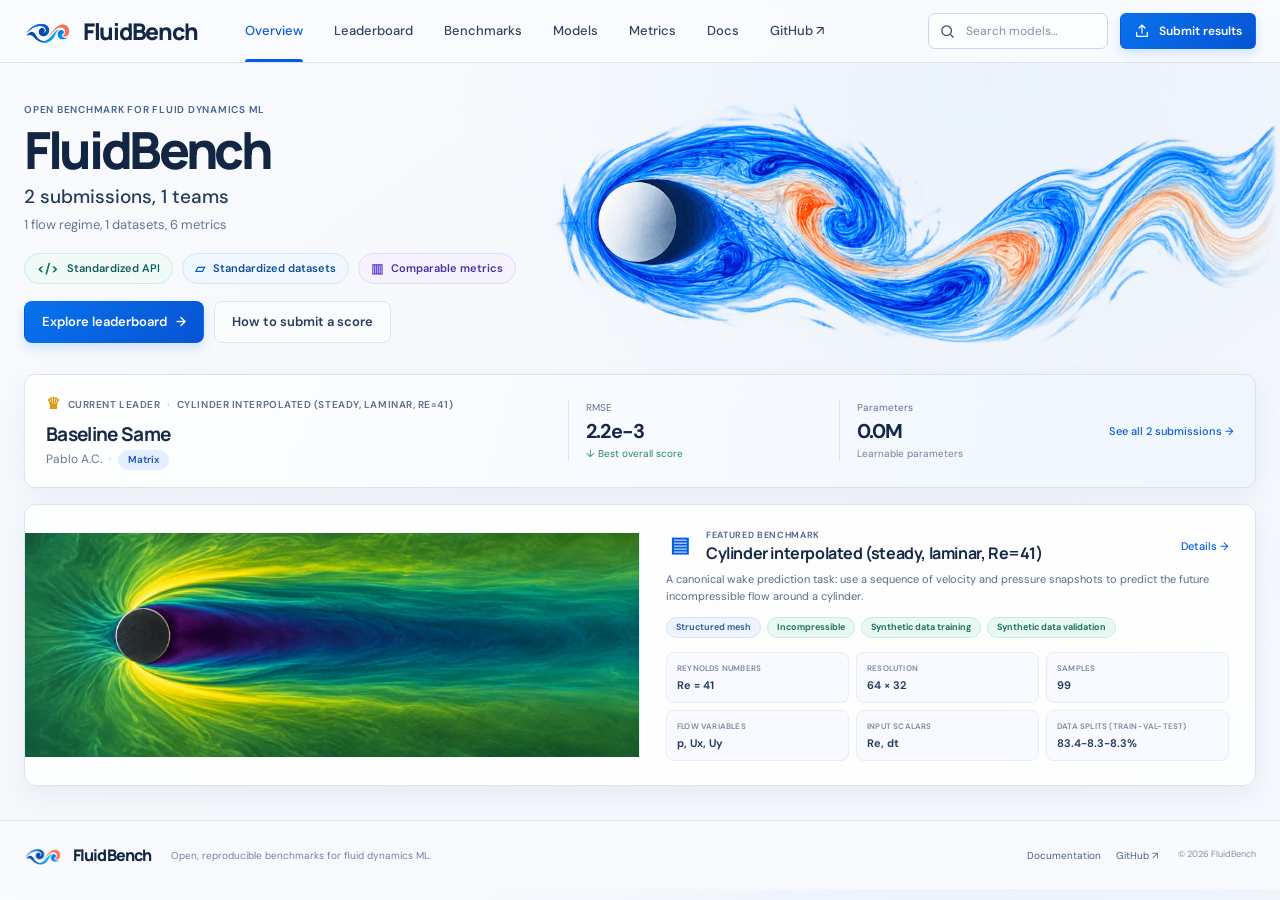
==== commit 40a655d8: "update" ====
--- a/index.html
+++ b/index.html
@@ -5,6 +5,19 @@
   <meta name="viewport" content="width=device-width, initial-scale=1">
   <meta name="theme-color" content="#f5f8fc">
   <meta name="description" content="FluidBench is an open, reproducible benchmark for machine learning in fluid dynamics.">
+  <link rel="canonical" href="https://sp-droid.github.io/FluidBench/">
+  <meta property="og:type" content="website">
+  <meta property="og:site_name" content="FluidBench">
+  <meta property="og:title" content="Fluidbench">
+  <meta property="og:description" content="FluidBench is an open, reproducible benchmark for machine learning in fluid dynamics.">
+  <meta property="og:url" content="https://sp-droid.github.io/FluidBench/">
+  <meta property="og:image" content="https://sp-droid.github.io/FluidBench/assets/mark.png">
+  <meta property="og:image:alt" content="FluidBench blue and cyan flowing swirl mark">
+  <meta name="twitter:card" content="summary">
+  <meta name="twitter:title" content="Fluidbench">
+  <meta name="twitter:description" content="FluidBench is an open, reproducible benchmark for machine learning in fluid dynamics.">
+  <meta name="twitter:image" content="https://sp-droid.github.io/FluidBench/assets/mark.png">
+  <meta name="twitter:image:alt" content="FluidBench blue and cyan flowing swirl mark">
   <title>Fluidbench</title>
   <link rel="icon" href="assets/mark.png" type="image/png">
   <link rel="stylesheet" href="assets/site.css">
--- a/assets/site.css
+++ b/assets/site.css
@@ -214,6 +214,7 @@
 .info-table th, .info-table td { padding: 10px 12px; text-align: left; border-bottom: 1px solid #e7edf5; }
 .info-table th { color: #697a95; font-size: 10px; font-weight: 600; text-transform: uppercase; letter-spacing: .04em; }
 .info-table td { color: #314664; }
+.info-table td.benchmark-id-value { color: #1858bd; font-family: ui-monospace, SFMono-Regular, Consolas, monospace; font-size: 11px; font-weight: 650; }
 .info-table tr:last-child td { border-bottom: 0; }
 .callout { padding: 16px 18px; border: 1px solid #d6e5fa; border-radius: 10px; background: linear-gradient(110deg,#f3f8ff,#fff); color: #385273; font-size: 12px; }
 .callout strong { color: #183d76; }
@@ -254,7 +255,7 @@
 .error-picker-button:hover, .error-picker-button:focus-visible, .error-picker-button[aria-expanded="true"] { border-color: #9ec1ef; background: #f4f8ff; outline: none; box-shadow: 0 0 0 3px rgba(16,105,238,.1); }
 .error-picker-caption { color: #7a8ba3; font-size: 8px; font-weight: 700; letter-spacing: .06em; text-transform: uppercase; }
 .error-picker-value { color: #153e7a; font-size: 10px; }
-.error-picker-menu { position: absolute; z-index: 30; top: calc(100% + 6px); left: 0; min-width: 176px; display: grid; gap: 2px; padding: 5px; border: 1px solid #dce5f0; border-radius: 9px; background: #fff; box-shadow: 0 12px 28px rgba(28,53,87,.16); }
+.error-picker-menu { position: fixed; z-index: 80; top: 0; left: 0; min-width: 176px; max-height: min(80vh,260px); overflow-y: auto; overscroll-behavior: contain; display: grid; gap: 2px; padding: 5px; border: 1px solid #dce5f0; border-radius: 9px; background: #fff; box-shadow: 0 12px 28px rgba(28,53,87,.16); }
 .error-picker-menu[hidden] { display: none; }
 .error-picker-option { width: 100%; min-height: 31px; display: flex; align-items: center; justify-content: space-between; gap: 13px; padding: 6px 8px; border: 0; border-radius: 6px; color: #344a6a; background: transparent; font: inherit; font-size: 10px; text-align: left; cursor: pointer; }
 .error-picker-option:hover, .error-picker-option:focus-visible { color: #075de1; background: #f1f6ff; outline: none; }
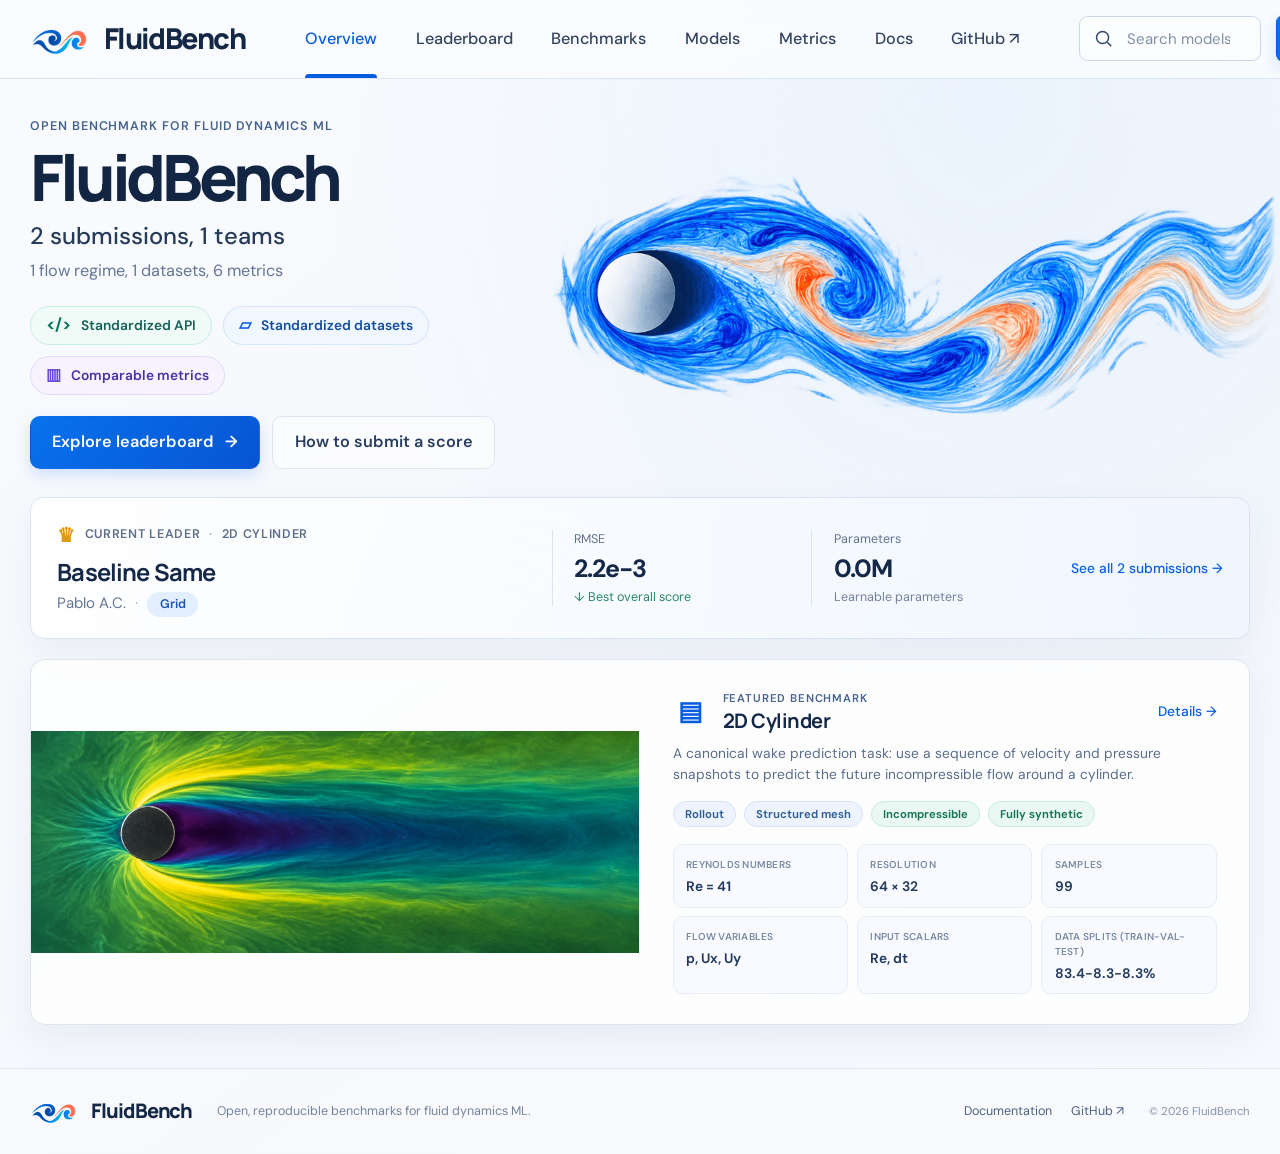
==== commit 218707df: "update, resizing" ====
--- a/index.html
+++ b/index.html
@@ -42,8 +42,8 @@
       <div class="hero-copy">
         <p class="eyebrow">Open benchmark for fluid dynamics ML</p>
         <h1>FluidBench</h1>
-        <p class="hero-lede" id="site-submission-count">6 submissions, 6 teams</p>
-        <p class="hero-subtle" id="site-benchmark-stats">2 flow regimes, 2 datasets, 6 metrics</p>
+        <p class="hero-lede" id="site-submission-count">2 submissions, 1 team</p>
+        <p class="hero-subtle" id="site-benchmark-stats">1 flow regime, 1 dataset, 6 metrics</p>
         <div class="feature-pills" aria-label="Platform features"><span class="feature-pill pill-green"><span class="pill-icon">&lt;/&gt;</span>Standardized API</span><span class="feature-pill pill-blue"><span class="pill-icon">▱</span>Standardized datasets</span><span class="feature-pill pill-purple"><span class="pill-icon">▥</span>Comparable metrics</span></div>
         <div class="hero-actions"><a class="button button-primary" href="pages/leaderboard.html">Explore leaderboard <span aria-hidden="true">→</span></a><a class="button button-quiet" href="pages/docs.html#how-it-works">How to submit a score</a></div>
       </div>
@@ -51,21 +51,21 @@
     </section>
     <section class="shell top-model-section" aria-labelledby="top-model-title">
       <div class="top-model-card">
-        <div class="top-model-copy"><div class="section-kicker"><span class="kicker-icon">♛</span> Current leader <span class="kicker-dot">·</span> <span id="top-model-dataset">Cylinder Flow</span></div><h2 id="top-model-title">MeshGraphNet</h2><p><span id="top-model-authors">Pfaff et al. (2021)</span> <span class="inline-divider">·</span> <span id="top-model-representation" class="badge badge-graph">Graph</span></p></div>
+        <div class="top-model-copy"><div class="section-kicker"><span class="kicker-icon">♛</span> Current leader <span class="kicker-dot">·</span> <span id="top-model-dataset">2D Cylinder</span></div><h2 id="top-model-title">MeshGraphNet</h2><p><span id="top-model-authors">Pfaff et al. (2021)</span> <span class="inline-divider">·</span> <span id="top-model-representation" class="badge badge-graph">Graph</span></p></div>
         <div class="top-model-stat"><span>RMSE</span><strong id="top-model-rmse">1.1e-2</strong><small>↓ Best overall score</small></div>
         <div class="top-model-stat"><span>Parameters</span><strong id="top-model-params">3.1M</strong><small>Learnable parameters</small></div>
-        <a class="text-link top-model-link" href="pages/leaderboard.html">See all <span id="top-model-count">six submissions</span> <span aria-hidden="true">→</span></a>
+        <a class="text-link top-model-link" href="pages/leaderboard.html">See all <span id="top-model-count">2 submissions</span> <span aria-hidden="true">→</span></a>
       </div>
     </section>
     <section class="shell section-space">
       <article class="surface-card benchmark-card featured-benchmark-card">
         <div class="benchmark-summary">
-          <div class="featured-benchmark-visual"><img src="assets/cylinder-flow-dataset.png" data-dataset-image data-dataset-id="cylinder-flow" alt="Cylinder Flow benchmark visualization" loading="lazy"></div>
+          <div class="featured-benchmark-visual"><img src="assets/cylinder-flow-dataset.png" data-dataset-image data-dataset-id="cylinder_Re41_interp" alt="2D Cylinder benchmark visualization" loading="lazy"></div>
           <div class="featured-benchmark-copy">
-            <div class="card-title-row"><span class="line-icon icon-blue" aria-hidden="true">▤</span><div><p class="eyebrow">Featured benchmark</p><h2 data-dataset-field="name" data-dataset-id="cylinder-flow">Cylinder Flow</h2></div><a class="text-link card-link" href="pages/benchmarks.html#cylinder-flow">Details →</a></div>
-            <p class="featured-benchmark-description" data-dataset-field="description" data-dataset-id="cylinder-flow">A canonical wake prediction task: use a sequence of velocity and pressure snapshots to predict the future incompressible flow around a cylinder.</p>
-            <div class="featured-benchmark-tags"><div class="benchmark-class-tags" data-benchmark-tags data-dataset-id="cylinder-flow"></div><div class="dataset-type-tags" data-dataset-tags data-dataset-id="cylinder-flow"></div></div>
-            <dl class="featured-benchmark-details" data-dataset-id="cylinder-flow"><div><dt>Reynolds numbers</dt><dd>Re = <span data-dataset-field="reynoldsNumbers">100</span></dd></div><div><dt>Resolution</dt><dd data-dataset-field="resolution">64 × 32</dd></div><div><dt>Samples</dt><dd data-dataset-field="sampleCount">12,000</dd></div><div><dt>Flow variables</dt><dd data-dataset-field="flowVariables">p, Ux, Uy</dd></div><div><dt>Input scalars</dt><dd data-dataset-field="inputScalarNames">Re, dt</dd></div><div><dt>Data splits (train-val-test)</dt><dd data-dataset-field="splitFractions">83.4-8.3-8.3%</dd></div></dl>
+            <div class="card-title-row"><span class="line-icon icon-blue" aria-hidden="true">▤</span><div><p class="eyebrow">Featured benchmark</p><h2 data-dataset-field="name" data-dataset-id="cylinder_Re41_interp">2D Cylinder</h2></div><a class="text-link card-link" data-dataset-details-link data-dataset-id="cylinder_Re41_interp" href="pages/benchmarks.html?dataset=cylinder_Re41_interp#benchmark-details">Details →</a></div>
+            <p class="featured-benchmark-description" data-dataset-field="description" data-dataset-id="cylinder_Re41_interp">A canonical wake prediction task: use a sequence of velocity and pressure snapshots to predict the future incompressible flow around a cylinder.</p>
+            <div class="featured-benchmark-tags"><div class="benchmark-class-tags" data-benchmark-tags data-dataset-id="cylinder_Re41_interp"></div><div class="dataset-origin-tags" data-origin-category data-dataset-id="cylinder_Re41_interp"><span class="dataset-origin-badge dataset-origin-fully-synthetic" title="Training, validation, and test data are synthetic; pretraining data is absent or synthetic.">Fully synthetic</span></div></div>
+            <dl class="featured-benchmark-details" data-dataset-id="cylinder_Re41_interp"><div><dt>Reynolds numbers</dt><dd>Re = <span data-dataset-field="reynoldsNumbers">41</span></dd></div><div><dt>Resolution</dt><dd data-dataset-field="resolution">64 × 32</dd></div><div><dt>Samples</dt><dd data-dataset-field="sampleCount">99</dd></div><div><dt>Flow variables</dt><dd data-dataset-field="flowVariables">p, Ux, Uy</dd></div><div><dt>Input scalars</dt><dd data-dataset-field="inputScalarNames">Re, dt</dd></div><div><dt>Data splits (train-val-test)</dt><dd data-dataset-field="splitFractions">83.4-8.3-8.3%</dd></div></dl>
           </div>
         </div>
       </article>
--- a/assets/site.css
+++ b/assets/site.css
@@ -18,7 +18,7 @@
 }
 
 * { box-sizing: border-box; }
-html { scroll-behavior: smooth; scroll-padding-top: 90px; }
+html { scroll-behavior: smooth; scroll-padding-top: 90px; zoom: 1.25; }
 body {
   margin: 0;
   color: var(--ink);
@@ -95,7 +95,7 @@
 .top-model-copy p { margin: 0; color: var(--muted); font-size: 12px; }
 .inline-divider { margin-inline: 4px; color: #9aa7b9; }
 .badge { display: inline-flex; align-items: center; border-radius: 99px; padding: 3px 10px; font-size: 10px; line-height: 1.4; font-weight: 600; }
-.badge-matrix { color: #1b54b3; background: #e3efff; }
+.badge-grid { color: #1b54b3; background: #e3efff; }
 .badge-graph { color: #4831b2; background: #eee8ff; }
 .top-model-stat { min-height: 56px; padding-left: 17px; border-left: 1px solid var(--line); display: flex; flex-direction: column; }
 .top-model-stat span { color: #62728c; font-size: 10px; }
@@ -224,7 +224,7 @@
 .leaderboard-shell { padding-bottom: 20px; }
 .leaderboard-layout { display: grid; grid-template-columns: minmax(0, 2.1fr) minmax(310px, .92fr); gap: 12px; align-items: start; }
 .leaderboard-panel { min-width: 0; padding: 15px; border: 1px solid var(--line); border-radius: 11px; background: rgba(255,255,255,.88); box-shadow: var(--shadow); }
-.filter-grid { display: grid; grid-template-columns: minmax(190px,1.2fr) minmax(210px,1fr); gap: 9px; align-items: end; }
+.filter-grid { display: grid; grid-template-columns: minmax(190px,1.2fr) minmax(210px,1fr); gap: 9px; align-items: end; margin-bottom: 12px; }
 .filter-field { min-width: 0; display: flex; flex-direction: column; gap: 4px; }
 .filter-field label { color: #314664; font-size: 10px; font-weight: 600; }
 .select-wrap { position: relative; }
@@ -238,10 +238,6 @@
 .table-search-wrap svg { position: absolute; left: 9px; top: 10px; width: 15px; height: 15px; stroke: #526987; fill: none; stroke-width: 1.7; }
 .table-search { padding: 0 8px 0 30px; }
 .table-search::placeholder { color: #8694a8; }
-.leaderboard-tabs { display: flex; gap: 4px; margin: 13px -2px 9px; border-bottom: 1px solid #e3eaf3; }
-.leaderboard-tabs button { position: relative; padding: 8px 12px 9px; border: 0; color: #586a86; background: transparent; font-size: 11px; cursor: pointer; }
-.leaderboard-tabs button[aria-selected="true"] { color: var(--blue); font-weight: 600; }
-.leaderboard-tabs button[aria-selected="true"]::after { position: absolute; content: ""; right: 8px; bottom: -1px; left: 8px; height: 2px; border-radius: 2px 2px 0 0; background: var(--blue); }
 .table-wrap { overflow: auto; border: 1px solid #e0e7f0; border-radius: 8px; }
 .leaderboard-table { width: 100%; min-width: 720px; border-collapse: collapse; background: rgba(255,255,255,.75); font-size: 11px; }
 .leaderboard-table th { height: 35px; padding: 0 10px; color: #344a6a; background: #f8fafd; border-bottom: 1px solid #e4eaf2; text-align: left; font-size: 10px; font-weight: 600; white-space: nowrap; }
@@ -251,9 +247,9 @@
 .sort-button:hover, .sort-button:focus-visible { color: #075de1; background: #edf4ff; outline: none; }
 .sort-arrow { display: inline-block; margin-left: 2px; color: #17365f; font-size: 11px; }
 .error-picker { position: relative; display: inline-block; }
+.score-picker { display: flex; align-items: center; gap: 5px; }
 .error-picker-button { display: inline-flex; align-items: center; gap: 7px; min-height: 27px; padding: 4px 8px; border: 1px solid #d3e0ef; border-radius: 7px; color: #173b72; background: linear-gradient(135deg,#f1f7ff,#fff 76%); box-shadow: 0 1px 2px rgba(23,54,95,.06); font: inherit; font-weight: 700; white-space: nowrap; cursor: pointer; }
 .error-picker-button:hover, .error-picker-button:focus-visible, .error-picker-button[aria-expanded="true"] { border-color: #9ec1ef; background: #f4f8ff; outline: none; box-shadow: 0 0 0 3px rgba(16,105,238,.1); }
-.error-picker-caption { color: #7a8ba3; font-size: 8px; font-weight: 700; letter-spacing: .06em; text-transform: uppercase; }
 .error-picker-value { color: #153e7a; font-size: 10px; }
 .error-picker-menu { position: fixed; z-index: 80; top: 0; left: 0; min-width: 176px; max-height: min(80vh,260px); overflow-y: auto; overscroll-behavior: contain; display: grid; gap: 2px; padding: 5px; border: 1px solid #dce5f0; border-radius: 9px; background: #fff; box-shadow: 0 12px 28px rgba(28,53,87,.16); }
 .error-picker-menu[hidden] { display: none; }
@@ -268,6 +264,8 @@
 .leaderboard-table tbody tr:hover { background: #f6f9fe; }
 .leaderboard-table tbody tr:first-child { background: #fff9ea; }
 .leaderboard-table tbody tr:first-child:hover { background: #fff6df; }
+.leaderboard-table tbody tr.submission-row { cursor: pointer; }
+.leaderboard-table tbody tr.submission-row:focus-visible { outline: 2px solid #1763d6; outline-offset: -2px; background: #edf4ff; }
 .leaderboard-table .rank-cell { width: 34px; color: #263b5e; text-align: center; font-size: 13px; }
 .medal { display: inline-block; font-size: 15px; filter: saturate(.92); }
 .model-name { display: block; color: #172d50; font-size: 11px; font-weight: 700; }
@@ -275,7 +273,6 @@
 .metric-value { color: #162b4b !important; font-weight: 600; }
 .metric-bar { width: 58px; height: 9px; display: inline-block; margin-left: 6px; overflow: hidden; vertical-align: middle; border-radius: 2px; background: #edf1f6; }
 .metric-bar span { display: block; height: 100%; min-width: 8px; border-radius: 2px; background: linear-gradient(90deg,#9ac4fb,#5e9ff0); }
-.table-arrow { color: #17365f; font-size: 18px; }
 .empty-state { padding: 30px 15px; text-align: center; color: #77869c; font-size: 12px; }
 .table-note { display: flex; justify-content: space-between; gap: 12px; padding: 9px 2px 0; color: #8592a6; font-size: 9px; }
 .sidebar-stack { display: grid; gap: 12px; }
@@ -289,13 +286,14 @@
 .selected-benchmark-details > div { min-width: 0; padding: 8px 0 7px; border-bottom: 1px solid #e8eef6; }
 .selected-benchmark-details dt { margin-bottom: 3px; color: #7a8aa1; font-size: 8px; font-weight: 650; letter-spacing: .025em; text-transform: uppercase; }
 .selected-benchmark-details dd { margin: 0; color: #263c5b; font-size: 10px; font-weight: 650; line-height: 1.35; overflow-wrap: anywhere; }
-.benchmark-card:not(.benchmark-compact) > .dataset-type-tags { margin: 0 0 12px; }
-.dataset-type-tags { display: flex; flex-wrap: wrap; align-items: center; gap: 6px; }
-.dataset-type-tag { display: inline-flex; align-items: center; padding: 4px 9px; border: 1px solid transparent; border-radius: 999px; font-size: 9px; font-weight: 650; line-height: 1.25; white-space: nowrap; }
-.dataset-type-synthetic { color: #117256; border-color: #c7ebdf; background: #e9f8f2; }
-.dataset-type-real { color: #a2530a; border-color: #f1d5b4; background: #fff4e8; }
-.dataset-type-synthetic-real { color: #5635aa; border-color: #ddd1fb; background: #f2edff; }
-.dataset-type-unknown { color: #586982; border-color: #dce4ee; background: #f5f7fa; }
+.benchmark-card:not(.benchmark-compact) > .dataset-origin-tags { margin: 0 0 12px; }
+.dataset-origin-tags { display: flex; flex-wrap: wrap; align-items: center; gap: 6px; }
+.dataset-origin-badge { display: inline-flex; align-items: center; padding: 4px 9px; border: 1px solid transparent; border-radius: 999px; font-size: 9px; font-weight: 650; line-height: 1.25; white-space: nowrap; }
+.dataset-origin-fully-synthetic { color: #117256; border-color: #c7ebdf; background: #e9f8f2; }
+.dataset-origin-simulated-training { color: #315d91; border-color: #d7e4f5; background: #edf4ff; }
+.dataset-origin-real-training { color: #a2530a; border-color: #f1d5b4; background: #fff4e8; }
+.dataset-origin-real-finetuning { color: #5635aa; border-color: #ddd1fb; background: #f2edff; }
+.dataset-origin-other { color: #586982; border-color: #dce4ee; background: #f5f7fa; }
 .sidebar-code { margin-top: 10px; }
 .run-facts { display: grid; grid-template-columns: repeat(3,1fr); gap: 7px; margin-top: 9px; }
 .run-facts div { padding: 8px; border: 1px solid #e4ebf3; border-radius: 7px; background: #f9fbfd; }
@@ -308,10 +306,11 @@
 .benchmark-feature-copy h2 { margin: 0 0 8px; font-size: 25px; letter-spacing: -.04em; }
 .benchmark-feature-copy > p:not(.eyebrow) { max-width: 520px; margin: 0 0 12px; color: #526681; font-size: 13px; }
 .benchmark-tag-row { display: flex; flex-wrap: wrap; align-items: center; gap: 8px; margin-bottom: 17px; }
-.benchmark-tag-row .dataset-type-tags { flex-basis: 100%; }
+.benchmark-tag-row .dataset-origin-tags { flex-basis: 100%; }
 .benchmark-class-tags { display: flex; flex-wrap: wrap; align-items: center; gap: 6px; }
 .benchmark-class-tag { display: inline-flex; align-items: center; padding: 4px 9px; border: 1px solid #dbe6f4; border-radius: 999px; color: #315d91; background: #eef5ff; font-size: 9px; font-weight: 650; line-height: 1.25; white-space: nowrap; }
 .benchmark-mesh-tag { color: #315d91; border-color: #d7e4f5; background: #edf4ff; }
+.benchmark-problem-tag { color: #315d91; border-color: #d7e4f5; background: #edf4ff; }
 .benchmark-compressible { color: #a14c20; border-color: #f0d0bf; background: #fff2e9; }
 .benchmark-incompressible { color: #137456; border-color: #c7ebdf; background: #e9f8f2; }
 .soft-tag { padding: 3px 9px; border: 1px solid #e0e8f2; border-radius: 999px; color: #536681; background: #f9fbfd; font-size: 10px; }
@@ -328,6 +327,9 @@
 .benchmark-directory-table th, .benchmark-directory-table td { padding: 9px 11px; white-space: nowrap; }
 .benchmark-directory-table td:first-child strong { color: #223a5b; font-weight: 650; }
 .benchmark-directory-table td .text-link { font-size: 10px; }
+.data-origin-guide summary { cursor: pointer; }
+.data-origin-guide ul { margin: 12px 0 0; padding-left: 21px; }
+.data-origin-guide li + li { margin-top: 6px; }
 .benchmark-page .info-table th { color: #435772; font-weight: 750; }
 .benchmark-page .benchmark-table-card .info-table td:first-child { color: #263d5c; font-weight: 650; }
 .benchmark-page .benchmark-table-card .info-table td[title] { text-decoration: underline dotted #a9b7c9; text-underline-offset: 3px; cursor: help; }
@@ -345,7 +347,6 @@
 .benchmark-case-heading h3 { margin: 0; color: #183151; font-size: 18px; letter-spacing: -.035em; }
 .benchmark-case-mark { width: 34px; height: 34px; display: grid; place-items: center; border-radius: 9px; color: var(--blue); background: #eaf2ff; font-size: 20px; }
 .benchmark-case-tags { display: flex; flex-wrap: wrap; gap: 6px; margin: 11px 0; }
-.benchmark-case-tags .dataset-type-tag { font-size: 8px; }
 .benchmark-case-description { margin: 0 0 10px; color: #536782; font-size: 11px; }
 .benchmark-case-facts { display: grid; grid-template-columns: repeat(2,minmax(0,1fr)); gap: 6px 14px; margin: 0 0 11px; }
 .benchmark-case-facts div { min-width: 0; padding: 6px 0; border-bottom: 1px solid #edf1f6; }
@@ -645,8 +646,6 @@
   .filter-field select, .table-search { height: 35px; font-size: 10px; }
   .dataset-select { grid-template-columns: 52px minmax(0,1fr); }
   .dataset-thumb { width: 52px; }
-  .leaderboard-tabs { overflow-x: auto; overflow-y: hidden; }
-  .leaderboard-tabs button { padding-inline: 9px; white-space: nowrap; font-size: 10px; }
   .sidebar-stack { grid-template-columns: 1fr; }
   .sidebar-stack > :last-child { grid-column: auto; }
   .sidebar-stack .surface-card { padding: 14px; }
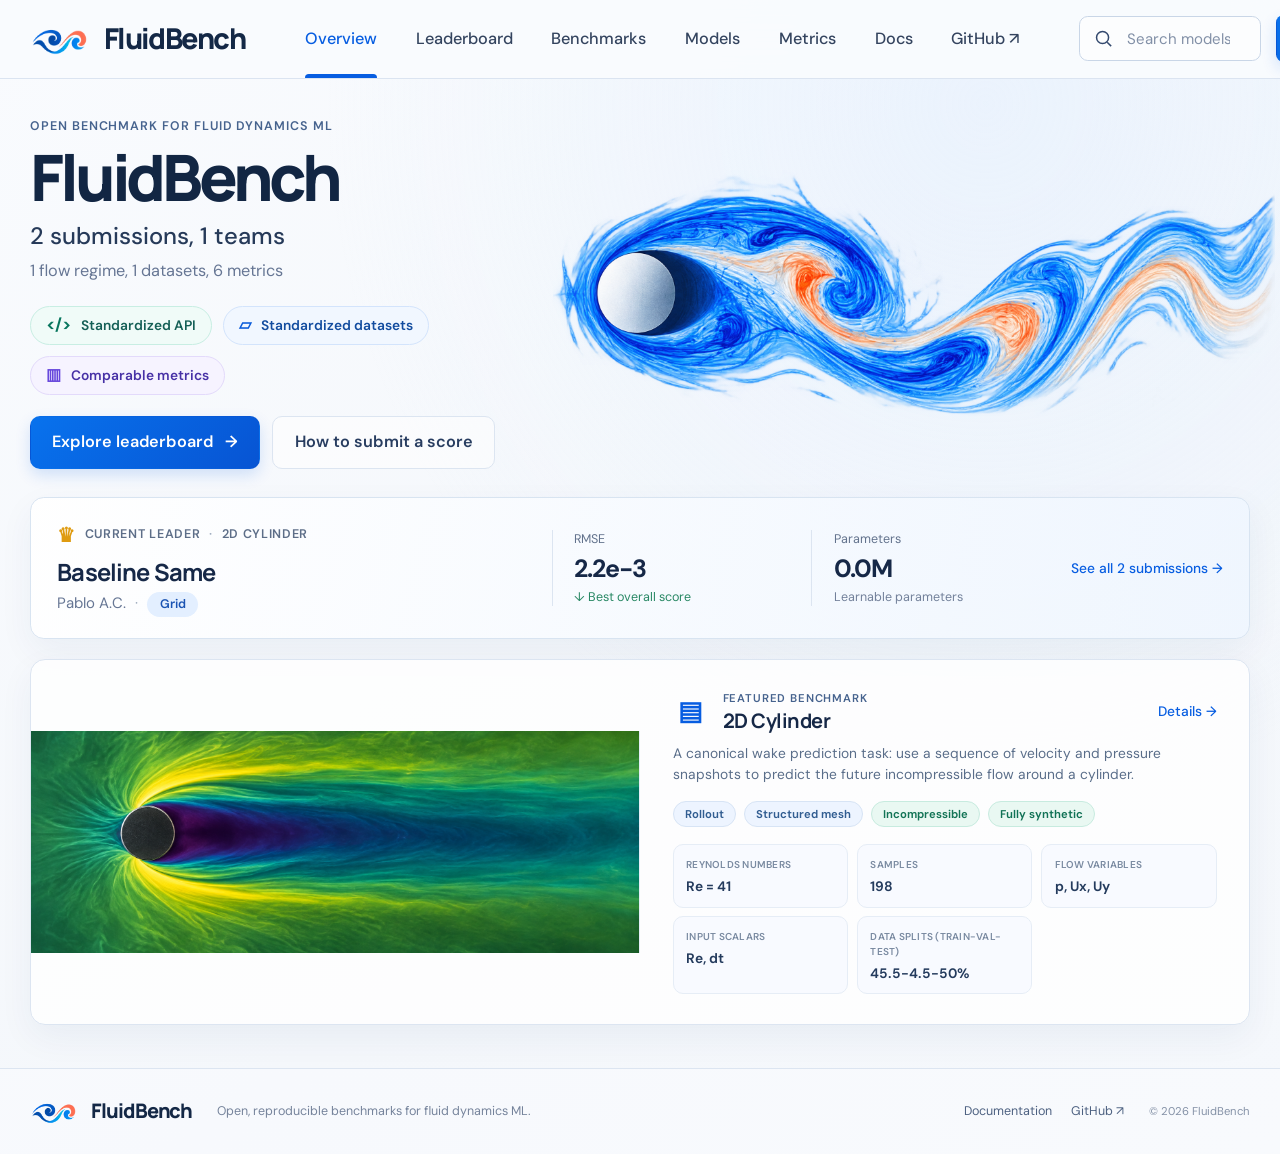
==== commit a1b13d65: "Website figure added, changed dataset structure" ====
--- a/index.html
+++ b/index.html
@@ -65,7 +65,7 @@
             <div class="card-title-row"><span class="line-icon icon-blue" aria-hidden="true">▤</span><div><p class="eyebrow">Featured benchmark</p><h2 data-dataset-field="name" data-dataset-id="cylinder_Re41_interp">2D Cylinder</h2></div><a class="text-link card-link" data-dataset-details-link data-dataset-id="cylinder_Re41_interp" href="pages/benchmarks.html?dataset=cylinder_Re41_interp#benchmark-details">Details →</a></div>
             <p class="featured-benchmark-description" data-dataset-field="description" data-dataset-id="cylinder_Re41_interp">A canonical wake prediction task: use a sequence of velocity and pressure snapshots to predict the future incompressible flow around a cylinder.</p>
             <div class="featured-benchmark-tags"><div class="benchmark-class-tags" data-benchmark-tags data-dataset-id="cylinder_Re41_interp"></div><div class="dataset-origin-tags" data-origin-category data-dataset-id="cylinder_Re41_interp"><span class="dataset-origin-badge dataset-origin-fully-synthetic" title="Training, validation, and test data are synthetic; pretraining data is absent or synthetic.">Fully synthetic</span></div></div>
-            <dl class="featured-benchmark-details" data-dataset-id="cylinder_Re41_interp"><div><dt>Reynolds numbers</dt><dd>Re = <span data-dataset-field="reynoldsNumbers">41</span></dd></div><div><dt>Resolution</dt><dd data-dataset-field="resolution">64 × 32</dd></div><div><dt>Samples</dt><dd data-dataset-field="sampleCount">99</dd></div><div><dt>Flow variables</dt><dd data-dataset-field="flowVariables">p, Ux, Uy</dd></div><div><dt>Input scalars</dt><dd data-dataset-field="inputScalarNames">Re, dt</dd></div><div><dt>Data splits (train-val-test)</dt><dd data-dataset-field="splitFractions">83.4-8.3-8.3%</dd></div></dl>
+            <dl class="featured-benchmark-details" data-dataset-id="cylinder_Re41_interp"><div><dt>Reynolds numbers</dt><dd>Re = <span data-dataset-field="reynoldsNumbers">41</span></dd></div><div><dt>Samples</dt><dd data-dataset-field="sampleCount">99</dd></div><div><dt>Flow variables</dt><dd data-dataset-field="flowVariables">p, Ux, Uy</dd></div><div><dt>Input scalars</dt><dd data-dataset-field="inputScalarNames">Re, dt</dd></div><div><dt>Data splits (train-val-test)</dt><dd data-dataset-field="splitFractions">83.4-8.3-8.3%</dd></div></dl>
           </div>
         </div>
       </article>
--- a/assets/site.css
+++ b/assets/site.css
@@ -407,6 +407,47 @@
 .compare-facts dt { margin-bottom: 3px; color: #7a89a0; font-size: 8px; }
 .compare-facts dd { margin: 0; color: #1d3557; font-size: 10px; font-weight: 650; overflow-wrap: anywhere; }
 .compare-chart-empty { padding: 30px 12px; border: 1px dashed #d7e0ec; border-radius: 8px; color: #77869c; font-size: 10px; text-align: center; }
+.rollout-analysis-controls { display: grid; grid-template-columns: minmax(105px,.7fr) minmax(0,1.3fr); gap: 7px; margin: 9px 0 11px; }
+.rollout-analysis-controls label { min-width: 0; display: grid; gap: 4px; color: #657590; font-size: 8px; font-weight: 650; }
+.rollout-analysis-controls select { width: 100%; min-width: 0; height: 31px; padding: 0 8px; border: 1px solid #d4dfec; border-radius: 6px; color: #173b72; background: #fff; font: inherit; font-size: 9px; }
+.rollout-spectrum-controls { width: min(100%, 225px); margin: 7px 0 8px; }
+.rollout-spectrum-controls label { min-width: 0; display: grid; gap: 4px; color: #657590; font-size: 8px; font-weight: 650; }
+.rollout-spectrum-controls select { width: 100%; min-width: 0; height: 31px; padding: 0 8px; border: 1px solid #d4dfec; border-radius: 6px; color: #173b72; background: #fff; font: inherit; font-size: 9px; }
+.rollout-chart-block { min-width: 0; margin-top: 9px; padding: 9px; border: 1px solid #e7edf5; border-radius: 8px; background: #fbfcfe; }
+.rollout-chart-block h4 { margin: 0 0 5px; color: #314765; font-size: 9px; font-weight: 700; }
+.rollout-chart-wrap { width: 100%; min-width: 0; overflow: hidden; }
+.rollout-chart { width: 100%; height: auto; display: block; overflow: visible; }
+.rollout-gridline line { stroke: #e8edf4; stroke-width: 1; }
+.rollout-gridline text, .rollout-tick text { fill: #7888a0; font-family: inherit; font-size: 8px; }
+.rollout-tick line, .rollout-axis { stroke: #bac8d9; stroke-width: 1; }
+.rollout-comparison-segment { fill: none; stroke-width: 3; stroke-linecap: butt; pointer-events: stroke; }
+.rollout-comparison-segment.is-better { stroke: #20a477; }
+.rollout-comparison-segment.is-worse { stroke: #d76d52; }
+.rollout-comparison-segment.is-tied { stroke: #9aa9bb; }
+.rollout-axis-label { fill: #6f8098; font-family: inherit; font-size: 8px; }
+.rollout-y-axis-label { font-size: 7px; }
+.rollout-line { fill: none; stroke-linecap: round; stroke-linejoin: round; stroke-width: 2.2; }
+.rollout-error-line, .rollout-prediction-line { stroke: var(--curve-color); }
+.rollout-reference-line { stroke: #8493a8; stroke-dasharray: 5 3; }
+.rollout-band { stroke: none; }
+.rollout-band-model { fill: var(--curve-color); opacity: .14; }
+.rollout-band-reference { fill: #8493a8; opacity: .15; }
+.rollout-band-edge { fill: none; stroke-width: .8; opacity: .78; stroke-linecap: round; stroke-linejoin: round; }
+.rollout-band-edge-model { stroke: var(--curve-color); }
+.rollout-band-edge-reference { stroke: #8493a8; stroke-dasharray: 4 3; }
+.rollout-error-point, .rollout-spectrum-point { stroke: #fff; stroke-width: 1; }
+.rollout-error-point, .rollout-prediction-point { fill: var(--curve-color); }
+.rollout-target-point { fill: #8493a8; }
+.rollout-in-graph-legend rect { fill: rgba(255,255,255,.95); stroke: #dfe7f1; stroke-width: .8; }
+.rollout-in-graph-legend text { fill: #526782; font-family: inherit; font-size: 7px; }
+.rollout-in-graph-legend line { stroke-width: 2; }
+.rollout-in-graph-legend .rollout-legend-mean-band { fill: var(--curve-color); opacity: .18; stroke: var(--curve-color); stroke-width: .5; }
+.rollout-in-graph-legend .rollout-legend-mean { stroke: var(--curve-color); }
+.rollout-in-graph-legend .rollout-legend-reference { stroke: #8493a8; stroke-dasharray: 4 3; }
+.rollout-in-graph-legend .rollout-legend-prediction { stroke: var(--curve-color); }
+.rollout-in-graph-legend .rollout-legend-reference-band { fill: #8493a8; opacity: .18; stroke: #8493a8; stroke-width: .5; }
+.rollout-in-graph-legend .rollout-legend-prediction-band { fill: var(--curve-color); opacity: .18; stroke: var(--curve-color); stroke-width: .5; }
+.rollout-chart-note { margin: 3px 1px 0; color: #8793a5; font-size: 7px; }
 .training-chart-wrap { width: 100%; overflow: hidden; position: relative; }
 .training-chart { width: 100%; height: auto; display: block; overflow: visible; }
 .chart-gridline line { stroke: #e8edf4; stroke-width: 1; }
@@ -436,27 +477,34 @@
 .compare-loss-item { display: flex; align-items: center; justify-content: space-between; gap: 7px; min-width: 0; padding: 8px 9px; border: 1px solid #e8edf4; border-radius: 7px; background: #fafcff; }
 .compare-loss-item dt { min-width: 0; color: #6d7d95; font-size: 8px; }
 .compare-loss-item dd { margin: 0; color: #173b72; font-size: 9px; font-weight: 700; font-variant-numeric: tabular-nums; white-space: nowrap; }
-.compare-loss-item.is-better, .variable-loss-grid > .is-better { border-color: #bfe6d7; background: #edfaf4; }
-.compare-loss-item.is-better dd, .variable-loss-grid > .is-better strong { color: #117256; }
-.compare-loss-item.is-worse, .variable-loss-grid > .is-worse { border-color: #f0c9bc; background: #fff2ed; }
-.compare-loss-item.is-worse dd, .variable-loss-grid > .is-worse strong { color: #ad4b31; }
-.compare-loss-item.is-tied, .variable-loss-grid > .is-tied { border-color: #dce5f0; background: #f2f6fb; }
-.compare-loss-table td.is-better { color: #117256; background: #edfaf4; font-weight: 700; }
-.compare-loss-table td.is-worse { color: #ad4b31; background: #fff2ed; font-weight: 700; }
-.compare-loss-table td.is-tied { color: #526a86; background: #f2f6fb; }
-.compare-table-scroll { overflow-x: auto; border: 1px solid #e7edf4; border-radius: 7px; }
-.compare-loss-table { width: 100%; min-width: 400px; border-collapse: collapse; background: #fff; font-size: 8px; }
-.compare-loss-table th, .compare-loss-table td { padding: 7px 8px; border-bottom: 1px solid #edf1f6; text-align: right; font-variant-numeric: tabular-nums; white-space: nowrap; }
-.compare-loss-table thead th { color: #556a87; background: #f7f9fc; font-weight: 650; }
-.compare-loss-table th:first-child { text-align: left; }
-.compare-loss-table tbody th { color: #526681; font-weight: 550; }
-.compare-loss-table td { color: #193b68; }
-.compare-loss-table tbody tr:last-child th, .compare-loss-table tbody tr:last-child td { border-bottom: 0; }
-.variable-loss-grid { display: grid; grid-template-columns: repeat(2,minmax(0,1fr)); gap: 7px; margin-top: 9px; }
-.variable-loss-grid > div { display: grid; gap: 4px; padding: 9px; border: 1px solid #e8edf4; border-radius: 7px; background: #fafcff; }
-.variable-loss-grid span { color: #6d7d95; font-size: 8px; }
-.variable-loss-grid strong { color: #173b72; font-size: 10px; font-variant-numeric: tabular-nums; }
-.variable-loss-grid small { color: #8390a4; font-size: 8px; }
+.compare-loss-item.is-better { border-color: #bfe6d7; background: #edfaf4; }
+.compare-loss-item.is-better dd { color: #117256; }
+.compare-loss-item.is-worse { border-color: #f0c9bc; background: #fff2ed; }
+.compare-loss-item.is-worse dd { color: #ad4b31; }
+.compare-loss-item.is-tied { border-color: #dce5f0; background: #f2f6fb; }
+.evaluation-loss-scroll { overflow-x: auto; margin-top: 9px; border: 1px solid #e7edf4; border-radius: 7px; }
+.evaluation-loss-table { width: 100%; min-width: 360px; border-collapse: collapse; background: #fff; font-size: 8px; }
+.evaluation-loss-table th, .evaluation-loss-table td { padding: 8px 9px; border-bottom: 1px solid #edf1f6; text-align: right; font-variant-numeric: tabular-nums; white-space: nowrap; }
+.evaluation-loss-table thead th { color: #526681; background: #f7f9fc; font-weight: 700; }
+.evaluation-loss-table thead th:first-child, .evaluation-loss-table tbody th { text-align: left; }
+.evaluation-loss-table tbody th { color: #526681; font-weight: 650; }
+.evaluation-loss-table tbody td { color: #193b68; font-weight: 700; }
+.evaluation-loss-table tbody td.is-better { color: #117256; background: #edfaf4; }
+.evaluation-loss-table tbody td.is-worse { color: #ad4b31; background: #fff2ed; }
+.evaluation-loss-table tbody td.is-tied { color: #526681; background: #f2f6fb; }
+.evaluation-loss-table tbody tr:last-child th, .evaluation-loss-table tbody tr:last-child td { border-bottom: 0; }
+.rollout-checkpoint-scroll { overflow-x: auto; margin: 0 0 8px; border: 1px solid #e7edf4; border-radius: 7px; }
+.rollout-checkpoint-table { width: 100%; min-width: 330px; table-layout: fixed; border-collapse: collapse; background: #fff; font-size: 8px; }
+.rollout-checkpoint-table th, .rollout-checkpoint-table td { padding: 6px 4px; border-bottom: 1px solid #edf1f6; text-align: center; font-variant-numeric: tabular-nums; white-space: nowrap; }
+.rollout-checkpoint-table thead th { color: #526681; background: #f7f9fc; font-weight: 700; }
+.rollout-checkpoint-table thead th span, .rollout-checkpoint-table thead th small { display: block; }
+.rollout-checkpoint-table thead th small { margin-top: 2px; color: #8996a8; font-size: 7px; font-weight: 500; }
+.rollout-checkpoint-table tbody td { color: #193b68; font-weight: 700; }
+.rollout-checkpoint-table tbody td.is-better { color: #117256; background: #edfaf4; }
+.rollout-checkpoint-table tbody td.is-worse { color: #ad4b31; background: #fff2ed; }
+.rollout-checkpoint-table tbody td.is-tied { color: #526681; background: #f2f6fb; }
+.rollout-checkpoint-table tbody tr:last-child td { border-bottom: 0; }
+.rollout-checkpoint-empty { padding: 9px 8px; margin-bottom: 8px; }
 .compare-error { padding: 24px 12px; color: #6b7c95; font-size: 11px; text-align: center; }
 .compare-note { display: flex; justify-content: space-between; gap: 10px; margin: 10px 2px 0; color: #8290a5; font-size: 9px; }
 .compare-color-key { display: flex; align-items: center; flex-wrap: wrap; gap: 7px 12px; }
@@ -517,6 +565,8 @@
   .compare-panel { padding: 13px; }
   .compare-panel-top { min-height: 0; flex-direction: column; }
   .compare-model-select, .compare-model-select select { width: 100%; max-width: none; }
+  .rollout-analysis-controls { grid-template-columns: 1fr; }
+  .rollout-spectrum-controls { width: 100%; max-width: none; }
   .compare-note { flex-direction: column; }
   .compare-history-note { text-align: left; }
   .compare-panel-right.is-unselected .compare-empty-state { flex: 0; min-height: 250px; }
@@ -651,3 +701,39 @@
   .sidebar-stack .surface-card { padding: 14px; }
   .table-note { font-size: 8px; }
 }
+
+/* Benchmark geometry viewer (benchmarks page card and leaderboard sidebar) */
+.benchmark-overview-row { display: grid; grid-template-columns: minmax(0, 1fr) minmax(0, 1fr); gap: 12px; align-items: stretch; }
+.benchmark-overview-row .featured-benchmark-card .benchmark-summary { grid-template-columns: 1fr; height: 100%; }
+.benchmark-overview-row .featured-benchmark-visual { border-right: 0; border-bottom: 1px solid #e5edf7; }
+.benchmark-overview-row .featured-benchmark-copy { justify-content: flex-start; padding: 18px 20px; }
+.geometry-card { display: flex; flex-direction: column; padding: 18px 20px; }
+.geometry-heading { display: flex; align-items: end; justify-content: space-between; flex-wrap: wrap; gap: 10px; margin-bottom: 12px; }
+.geometry-heading h2 { margin: 0; font-size: 18px; font-weight: 750; letter-spacing: -.04em; }
+.geometry-actions { display: flex; flex-wrap: wrap; gap: 8px; }
+.geometry-actions .button[aria-pressed="true"] { color: #fff; border-color: var(--blue); background: var(--blue); }
+.geometry-actions .button:disabled { opacity: .5; cursor: not-allowed; transform: none; }
+.geometry-stage { position: relative; width: 100%; aspect-ratio: 2 / 1; overflow: hidden; border: 1px solid #dce7f5; border-radius: 8px; background: linear-gradient(145deg, #f6faff, #fff); cursor: grab; touch-action: none; }
+.geometry-card .geometry-stage { flex: 1 1 auto; min-height: 220px; aspect-ratio: auto; }
+.geometry-stage:active { cursor: grabbing; }
+.geometry-stage canvas { display: block; width: 100%; height: 100%; }
+.geometry-status { position: absolute; inset: 0; display: grid; place-items: center; margin: 0; color: #77869c; font-size: 12px; pointer-events: none; }
+.geometry-status:empty { display: none; }
+.geometry-tooltip { position: absolute; z-index: 2; transform: translate(12px, 12px); max-width: 260px; padding: 5px 8px; border: 1px solid var(--line-strong); border-radius: 6px; color: #263c5b; background: rgba(255,255,255,.96); box-shadow: var(--shadow); font: 10px/1.45 ui-monospace, SFMono-Regular, Consolas, monospace; white-space: nowrap; pointer-events: none; }
+.geometry-tooltip.is-left { transform: translate(calc(-100% - 12px), 12px); }
+.geometry-tooltip strong { font-family: "DM Sans", "Segoe UI", Arial, sans-serif; font-weight: 700; }
+.geometry-legend { display: flex; flex-wrap: wrap; gap: 4px 12px; margin: 8px 1px 0; padding: 0; list-style: none; }
+.geometry-legend li { display: inline-flex; align-items: center; gap: 5px; padding: 1px 0; color: #4a5c7a; font-size: 10px; font-weight: 600; cursor: default; }
+.geometry-legend li.is-active { color: var(--ink); }
+.geometry-swatch { width: 10px; height: 10px; border-radius: 3px; opacity: .85; }
+.geometry-hint { margin: 8px 1px 0; color: #8592a6; font-size: 10px; }
+.selected-benchmark-geometry { margin-bottom: 10px; }
+.selected-benchmark-geometry .geometry-actions { margin-top: 10px; gap: 6px; }
+.selected-benchmark-geometry .button-small { min-height: 28px; padding-inline: 10px; font-size: 10px; }
+@media (max-width: 860px) {
+  .benchmark-overview-row { grid-template-columns: 1fr; }
+  .geometry-card .geometry-stage { aspect-ratio: 1.6 / 1; flex: none; }
+}
+@media (max-width: 600px) {
+  .geometry-card { padding: 14px; }
+}
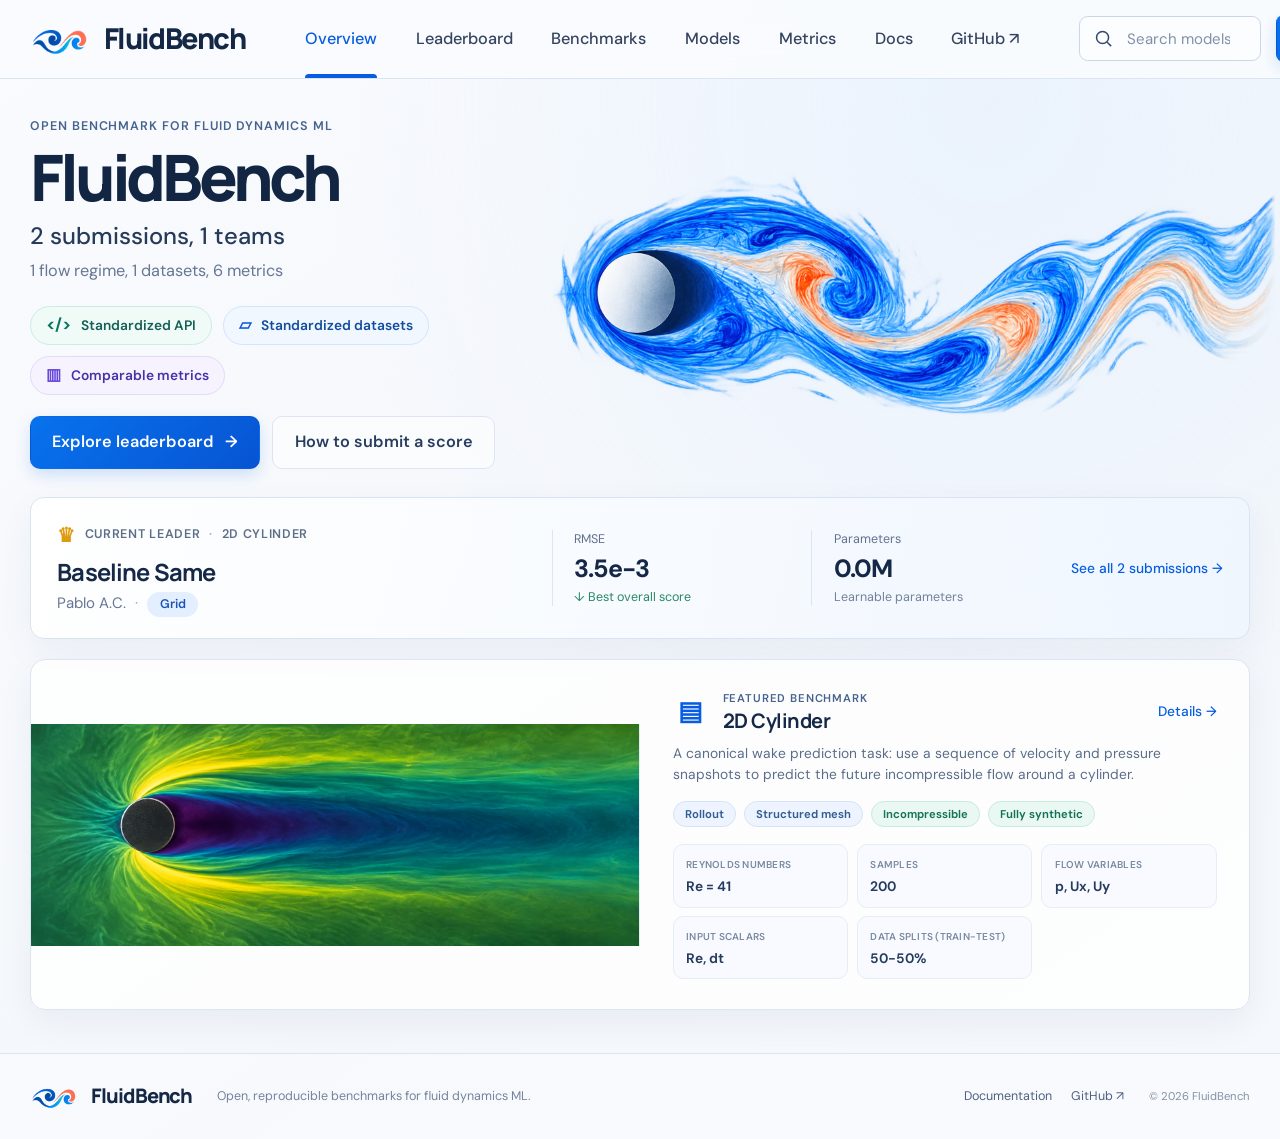
==== commit d9687d5b: "changed dataset structure again" ====
--- a/index.html
+++ b/index.html
@@ -64,8 +64,8 @@
           <div class="featured-benchmark-copy">
             <div class="card-title-row"><span class="line-icon icon-blue" aria-hidden="true">▤</span><div><p class="eyebrow">Featured benchmark</p><h2 data-dataset-field="name" data-dataset-id="cylinder_Re41_interp">2D Cylinder</h2></div><a class="text-link card-link" data-dataset-details-link data-dataset-id="cylinder_Re41_interp" href="pages/benchmarks.html?dataset=cylinder_Re41_interp#benchmark-details">Details →</a></div>
             <p class="featured-benchmark-description" data-dataset-field="description" data-dataset-id="cylinder_Re41_interp">A canonical wake prediction task: use a sequence of velocity and pressure snapshots to predict the future incompressible flow around a cylinder.</p>
-            <div class="featured-benchmark-tags"><div class="benchmark-class-tags" data-benchmark-tags data-dataset-id="cylinder_Re41_interp"></div><div class="dataset-origin-tags" data-origin-category data-dataset-id="cylinder_Re41_interp"><span class="dataset-origin-badge dataset-origin-fully-synthetic" title="Training, validation, and test data are synthetic; pretraining data is absent or synthetic.">Fully synthetic</span></div></div>
-            <dl class="featured-benchmark-details" data-dataset-id="cylinder_Re41_interp"><div><dt>Reynolds numbers</dt><dd>Re = <span data-dataset-field="reynoldsNumbers">41</span></dd></div><div><dt>Samples</dt><dd data-dataset-field="sampleCount">99</dd></div><div><dt>Flow variables</dt><dd data-dataset-field="flowVariables">p, Ux, Uy</dd></div><div><dt>Input scalars</dt><dd data-dataset-field="inputScalarNames">Re, dt</dd></div><div><dt>Data splits (train-val-test)</dt><dd data-dataset-field="splitFractions">83.4-8.3-8.3%</dd></div></dl>
+            <div class="featured-benchmark-tags"><div class="benchmark-class-tags" data-benchmark-tags data-dataset-id="cylinder_Re41_interp"></div><div class="dataset-origin-tags" data-origin-category data-dataset-id="cylinder_Re41_interp"><span class="dataset-origin-badge dataset-origin-fully-synthetic" title="Training and test data are synthetic; pretraining data is absent or synthetic.">Fully synthetic</span></div></div>
+            <dl class="featured-benchmark-details" data-dataset-id="cylinder_Re41_interp"><div><dt>Reynolds numbers</dt><dd>Re = <span data-dataset-field="reynoldsNumbers">41</span></dd></div><div><dt>Samples</dt><dd data-dataset-field="sampleCount">99</dd></div><div><dt>Flow variables</dt><dd data-dataset-field="flowVariables">p, Ux, Uy</dd></div><div><dt>Input scalars</dt><dd data-dataset-field="inputScalarNames">Re, dt</dd></div><div><dt>Data splits (train-test)</dt><dd data-dataset-field="splitFractions">50-50%</dd></div></dl>
           </div>
         </div>
       </article>
--- a/assets/site.css
+++ b/assets/site.css
@@ -407,6 +407,8 @@
 .compare-facts dt { margin-bottom: 3px; color: #7a89a0; font-size: 8px; }
 .compare-facts dd { margin: 0; color: #1d3557; font-size: 10px; font-weight: 650; overflow-wrap: anywhere; }
 .compare-chart-empty { padding: 30px 12px; border: 1px dashed #d7e0ec; border-radius: 8px; color: #77869c; font-size: 10px; text-align: center; }
+.training-chart-empty { aspect-ratio: 440 / 210; display: grid; place-items: center; padding: 0 12px; }
+.training-summary { grid-template-columns: repeat(4, minmax(0, 1fr)); }
 .rollout-analysis-controls { display: grid; grid-template-columns: minmax(105px,.7fr) minmax(0,1.3fr); gap: 7px; margin: 9px 0 11px; }
 .rollout-analysis-controls label { min-width: 0; display: grid; gap: 4px; color: #657590; font-size: 8px; font-weight: 650; }
 .rollout-analysis-controls select { width: 100%; min-width: 0; height: 31px; padding: 0 8px; border: 1px solid #d4dfec; border-radius: 6px; color: #173b72; background: #fff; font: inherit; font-size: 9px; }
@@ -512,7 +514,6 @@
 .compare-color-key i { width: 9px; height: 9px; display: inline-block; border: 1px solid; border-radius: 3px; }
 .compare-color-key .better-key { border-color: #bfe6d7; background: #edfaf4; }
 .compare-color-key .worse-key { border-color: #f0c9bc; background: #fff2ed; }
-.compare-history-note { text-align: right; }
 
 .docs-main { padding-bottom: 20px; }
 .docs-toc { position: sticky; top: 62px; z-index: 5; display: flex; gap: 4px; overflow-x: auto; padding: 8px 10px; border: 1px solid var(--line); border-radius: 9px; background: rgba(249,251,254,.94); backdrop-filter: blur(12px); }
@@ -568,7 +569,6 @@
   .rollout-analysis-controls { grid-template-columns: 1fr; }
   .rollout-spectrum-controls { width: 100%; max-width: none; }
   .compare-note { flex-direction: column; }
-  .compare-history-note { text-align: left; }
   .compare-panel-right.is-unselected .compare-empty-state { flex: 0; min-height: 250px; }
   .docs-toc { top: 58px; width: calc(100% + 12px); margin-left: -6px; }
   .docs-section { padding: 15px 13px; scroll-margin-top: 105px; }
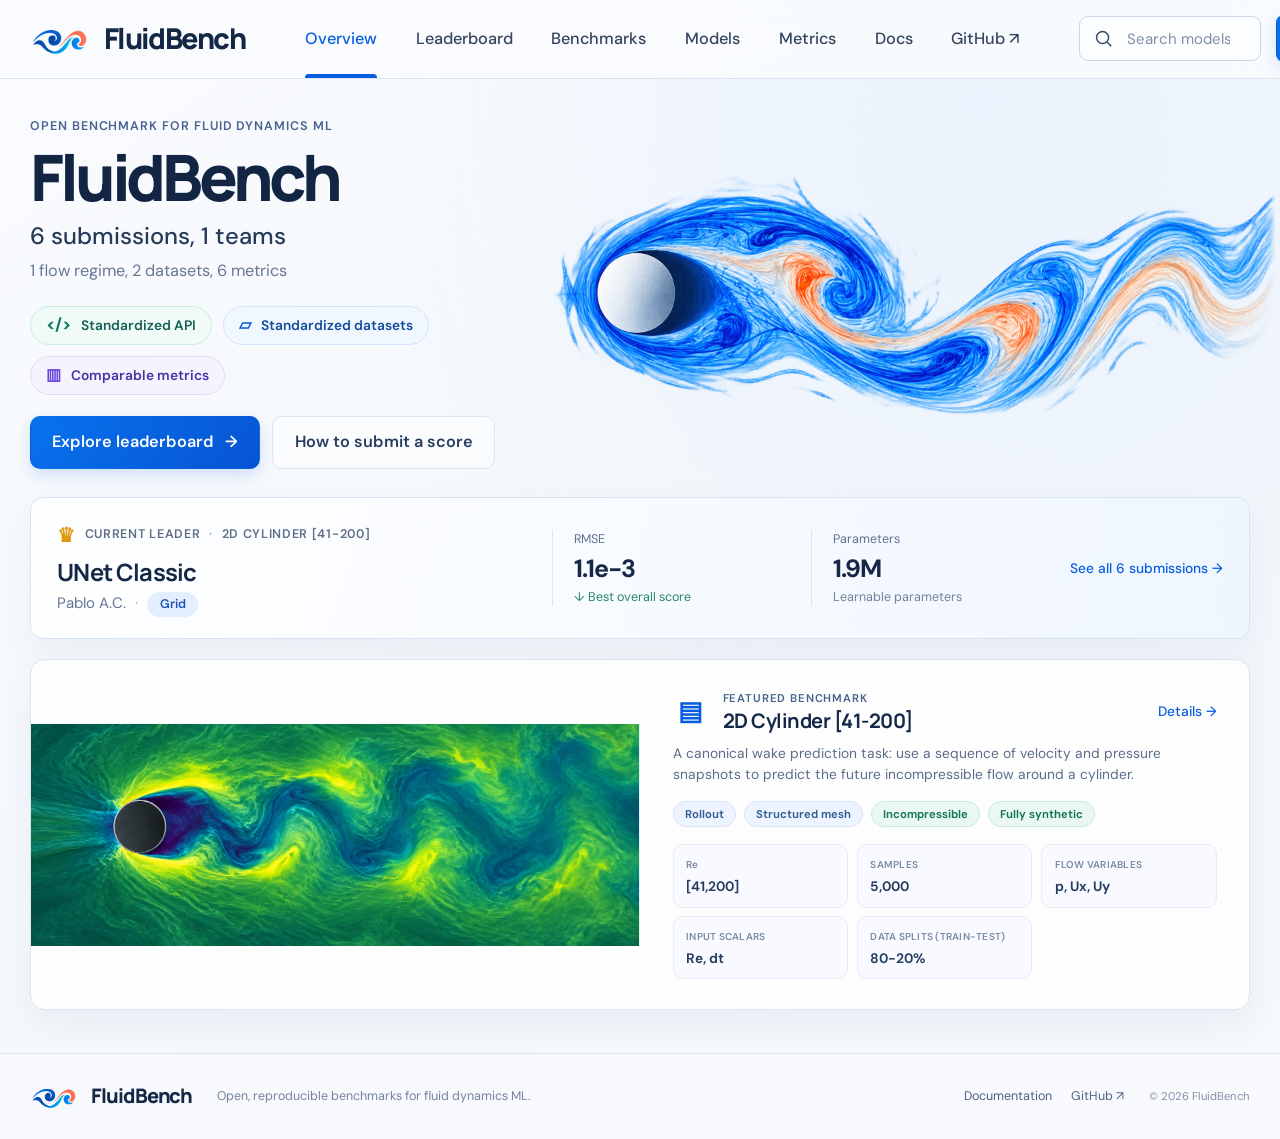
==== commit 243af387: "submissions of new dataset, new graph, other" ====
--- a/index.html
+++ b/index.html
@@ -58,14 +58,15 @@
       </div>
     </section>
     <section class="shell section-space">
-      <article class="surface-card benchmark-card featured-benchmark-card">
+      <!-- Featured benchmark: set its ID here; everything inside the card follows it. -->
+      <article class="surface-card benchmark-card featured-benchmark-card" data-dataset-id="cylinder_interp">
         <div class="benchmark-summary">
-          <div class="featured-benchmark-visual"><img src="assets/cylinder-flow-dataset.png" data-dataset-image data-dataset-id="cylinder_Re41_interp" alt="2D Cylinder benchmark visualization" loading="lazy"></div>
+          <div class="featured-benchmark-visual"><img src="assets/cylinder-flow-dataset200.png" data-dataset-image alt="2D Cylinder [41-200] benchmark visualization" loading="lazy"></div>
           <div class="featured-benchmark-copy">
-            <div class="card-title-row"><span class="line-icon icon-blue" aria-hidden="true">▤</span><div><p class="eyebrow">Featured benchmark</p><h2 data-dataset-field="name" data-dataset-id="cylinder_Re41_interp">2D Cylinder</h2></div><a class="text-link card-link" data-dataset-details-link data-dataset-id="cylinder_Re41_interp" href="pages/benchmarks.html?dataset=cylinder_Re41_interp#benchmark-details">Details →</a></div>
-            <p class="featured-benchmark-description" data-dataset-field="description" data-dataset-id="cylinder_Re41_interp">A canonical wake prediction task: use a sequence of velocity and pressure snapshots to predict the future incompressible flow around a cylinder.</p>
-            <div class="featured-benchmark-tags"><div class="benchmark-class-tags" data-benchmark-tags data-dataset-id="cylinder_Re41_interp"></div><div class="dataset-origin-tags" data-origin-category data-dataset-id="cylinder_Re41_interp"><span class="dataset-origin-badge dataset-origin-fully-synthetic" title="Training and test data are synthetic; pretraining data is absent or synthetic.">Fully synthetic</span></div></div>
-            <dl class="featured-benchmark-details" data-dataset-id="cylinder_Re41_interp"><div><dt>Reynolds numbers</dt><dd>Re = <span data-dataset-field="reynoldsNumbers">41</span></dd></div><div><dt>Samples</dt><dd data-dataset-field="sampleCount">99</dd></div><div><dt>Flow variables</dt><dd data-dataset-field="flowVariables">p, Ux, Uy</dd></div><div><dt>Input scalars</dt><dd data-dataset-field="inputScalarNames">Re, dt</dd></div><div><dt>Data splits (train-test)</dt><dd data-dataset-field="splitFractions">50-50%</dd></div></dl>
+            <div class="card-title-row"><span class="line-icon icon-blue" aria-hidden="true">▤</span><div><p class="eyebrow">Featured benchmark</p><h2 data-dataset-field="name">2D Cylinder [41-200]</h2></div><a class="text-link card-link" data-dataset-details-link href="pages/benchmarks.html?dataset=cylinder_interp#benchmark-details">Details →</a></div>
+            <p class="featured-benchmark-description" data-dataset-field="description">A canonical wake prediction task: use a sequence of velocity and pressure snapshots to predict the future incompressible flow around a cylinder.</p>
+            <div class="featured-benchmark-tags"><div class="benchmark-class-tags" data-benchmark-tags></div><div class="dataset-origin-tags" data-origin-category><span class="dataset-origin-badge dataset-origin-fully-synthetic" title="Training and test data are synthetic; pretraining data is absent or synthetic.">Fully synthetic</span></div></div>
+            <dl class="featured-benchmark-details"><div><dt class="symbol-label">Re</dt><dd data-dataset-field="reynoldsNumbers">[41,200]</dd></div><div><dt>Samples</dt><dd data-dataset-field="sampleCount">5,000</dd></div><div><dt>Flow variables</dt><dd data-dataset-field="flowVariables">p, Ux, Uy</dd></div><div><dt>Input scalars</dt><dd data-dataset-field="inputScalarNames">Re, dt</dd></div><div><dt>Data splits (train-test)</dt><dd data-dataset-field="splitFractions">80-20%</dd></div></dl>
           </div>
         </div>
       </article>
--- a/assets/site.css
+++ b/assets/site.css
@@ -267,11 +267,17 @@
 .leaderboard-table tbody tr.submission-row { cursor: pointer; }
 .leaderboard-table tbody tr.submission-row:focus-visible { outline: 2px solid #1763d6; outline-offset: -2px; background: #edf4ff; }
 .leaderboard-table .rank-cell { width: 34px; color: #263b5e; text-align: center; font-size: 13px; }
+/* Every column is centred except Model (the second). */
+.leaderboard-table th, .leaderboard-table td { text-align: center; }
+.leaderboard-table th:nth-child(2), .leaderboard-table td:nth-child(2) { text-align: left; }
+.leaderboard-table th:not(:nth-child(2)) .sort-button, .leaderboard-table th .score-picker { justify-content: center; }
 .medal { display: inline-block; font-size: 15px; filter: saturate(.92); }
 .model-name { display: block; color: #172d50; font-size: 11px; font-weight: 700; }
 .model-author { display: block; color: #77869d; font-size: 9px; }
 .metric-value { color: #162b4b !important; font-weight: 600; }
-.metric-bar { width: 58px; height: 9px; display: inline-block; margin-left: 6px; overflow: hidden; vertical-align: middle; border-radius: 2px; background: #edf1f6; }
+.metric-bar { width: 58px; height: 9px; display: inline-block; overflow: hidden; vertical-align: middle; border-radius: 2px; background: #edf1f6; }
+.leaderboard-table td.metric-value { padding-right: 4px; }
+.leaderboard-table .score-bar-heading, .leaderboard-table .score-bar-cell { width: 66px; padding-left: 0; padding-right: 10px; }
 .metric-bar span { display: block; height: 100%; min-width: 8px; border-radius: 2px; background: linear-gradient(90deg,#9ac4fb,#5e9ff0); }
 .empty-state { padding: 30px 15px; text-align: center; color: #77869c; font-size: 12px; }
 .table-note { display: flex; justify-content: space-between; gap: 12px; padding: 9px 2px 0; color: #8592a6; font-size: 9px; }
@@ -377,7 +383,6 @@
 .compare-back-link { display: inline-block; margin-bottom: 13px; }
 .compare-split { display: grid; grid-template-columns: minmax(0,1fr) minmax(0,1fr); gap: 12px; align-items: stretch; }
 .compare-panel { --curve-color: #1261da; min-width: 0; padding: 16px; border: 1px solid var(--line); border-radius: var(--radius); background: rgba(255,255,255,.92); box-shadow: var(--shadow); }
-.compare-panel-right { --curve-color: #dc6748; }
 .compare-panel-right.is-unselected { display: flex; flex-direction: column; }
 .compare-panel-top { min-height: 67px; display: flex; align-items: flex-start; justify-content: space-between; gap: 10px; }
 .compare-model-title { min-width: 0; }
@@ -426,6 +431,11 @@
 .rollout-comparison-segment.is-better { stroke: #20a477; }
 .rollout-comparison-segment.is-worse { stroke: #d76d52; }
 .rollout-comparison-segment.is-tied { stroke: #9aa9bb; }
+.case-bar { fill: var(--curve-color); opacity: .85; }
+.case-bar.is-better { fill: #20a477; }
+.case-bar.is-worse { fill: #d76d52; }
+.case-bar.is-tied { fill: #9aa9bb; }
+.case-bar:hover { opacity: 1; }
 .rollout-axis-label { fill: #6f8098; font-family: inherit; font-size: 8px; }
 .rollout-y-axis-label { font-size: 7px; }
 .rollout-line { fill: none; stroke-linecap: round; stroke-linejoin: round; stroke-width: 2.2; }
@@ -438,8 +448,6 @@
 .rollout-band-edge-model { stroke: var(--curve-color); }
 .rollout-band-edge-reference { stroke: #8493a8; stroke-dasharray: 4 3; }
 .rollout-error-point, .rollout-spectrum-point { stroke: #fff; stroke-width: 1; }
-.rollout-error-point, .rollout-prediction-point { fill: var(--curve-color); }
-.rollout-target-point { fill: #8493a8; }
 .rollout-in-graph-legend rect { fill: rgba(255,255,255,.95); stroke: #dfe7f1; stroke-width: .8; }
 .rollout-in-graph-legend text { fill: #526782; font-family: inherit; font-size: 7px; }
 .rollout-in-graph-legend line { stroke-width: 2; }
@@ -458,18 +466,18 @@
 .chart-axis-label { fill: #6f8098; font-family: inherit; font-size: 8px; }
 .chart-y-label { font-size: 7px; }
 .chart-series { fill: none; stroke: var(--curve-color); stroke-linecap: round; stroke-linejoin: round; stroke-width: 2.5; }
-.chart-validation-line { stroke-dasharray: 5 4; opacity: .58; stroke-width: 2; }
-.chart-point { stroke: var(--curve-color); stroke-width: 1.2; cursor: crosshair; }
-.chart-point-training { fill: var(--curve-color); }
-.chart-point-validation { fill: #fff; }
-.chart-point:hover { r: 5; stroke-width: 2; }
+.chart-training-line { stroke: #1261da; stroke-dasharray: 5 4; }
+.chart-validation-line { stroke: #dc6748; }
 .chart-hover-tooltip { position: absolute; z-index: 4; max-width: min(260px, calc(100% - 12px)); padding: 6px 8px; border: 1px solid #c9d7e9; border-radius: 6px; color: #193455; background: rgba(255,255,255,.97); box-shadow: 0 5px 16px rgba(26,54,92,.14); font-size: 9px; line-height: 1.35; font-variant-numeric: tabular-nums; white-space: nowrap; pointer-events: none; }
 .chart-hover-tooltip[hidden] { display: none; }
 .chart-legend-in-graph rect { fill: rgba(255,255,255,.94); stroke: #dfe7f1; stroke-width: .8; }
+.chart-legend-entry { cursor: default; }
+.chart-legend-in-graph rect.chart-legend-hit, .rollout-in-graph-legend rect.chart-legend-hit { fill: transparent; stroke: none; pointer-events: all; }
+[data-series] { transition: opacity .12s; }
 .chart-legend-in-graph text { fill: #526782; font-family: inherit; font-size: 7px; }
 .chart-legend-in-graph .chart-legend-loss-name { fill: #8793a5; font-size: 6.5px; }
-.chart-legend-training, .chart-legend-validation { stroke: var(--curve-color); stroke-width: 1.8; }
-.chart-legend-validation { stroke-dasharray: 4 3; opacity: .62; }
+.chart-legend-training { stroke: #1261da; stroke-width: 1.8; stroke-dasharray: 4 3; }
+.chart-legend-validation { stroke: #dc6748; stroke-width: 1.8; }
 .training-chart-legend { display: flex; align-items: center; flex-wrap: wrap; gap: 7px 13px; color: #566a86; font-size: 8px; }
 .training-chart-legend > span { display: inline-flex; align-items: center; gap: 5px; }
 .legend-line { width: 16px; height: 0; border-top: 2px solid var(--curve-color); }
@@ -737,3 +745,4 @@
 @media (max-width: 600px) {
   .geometry-card { padding: 14px; }
 }
+.symbol-label { text-transform: none !important; }
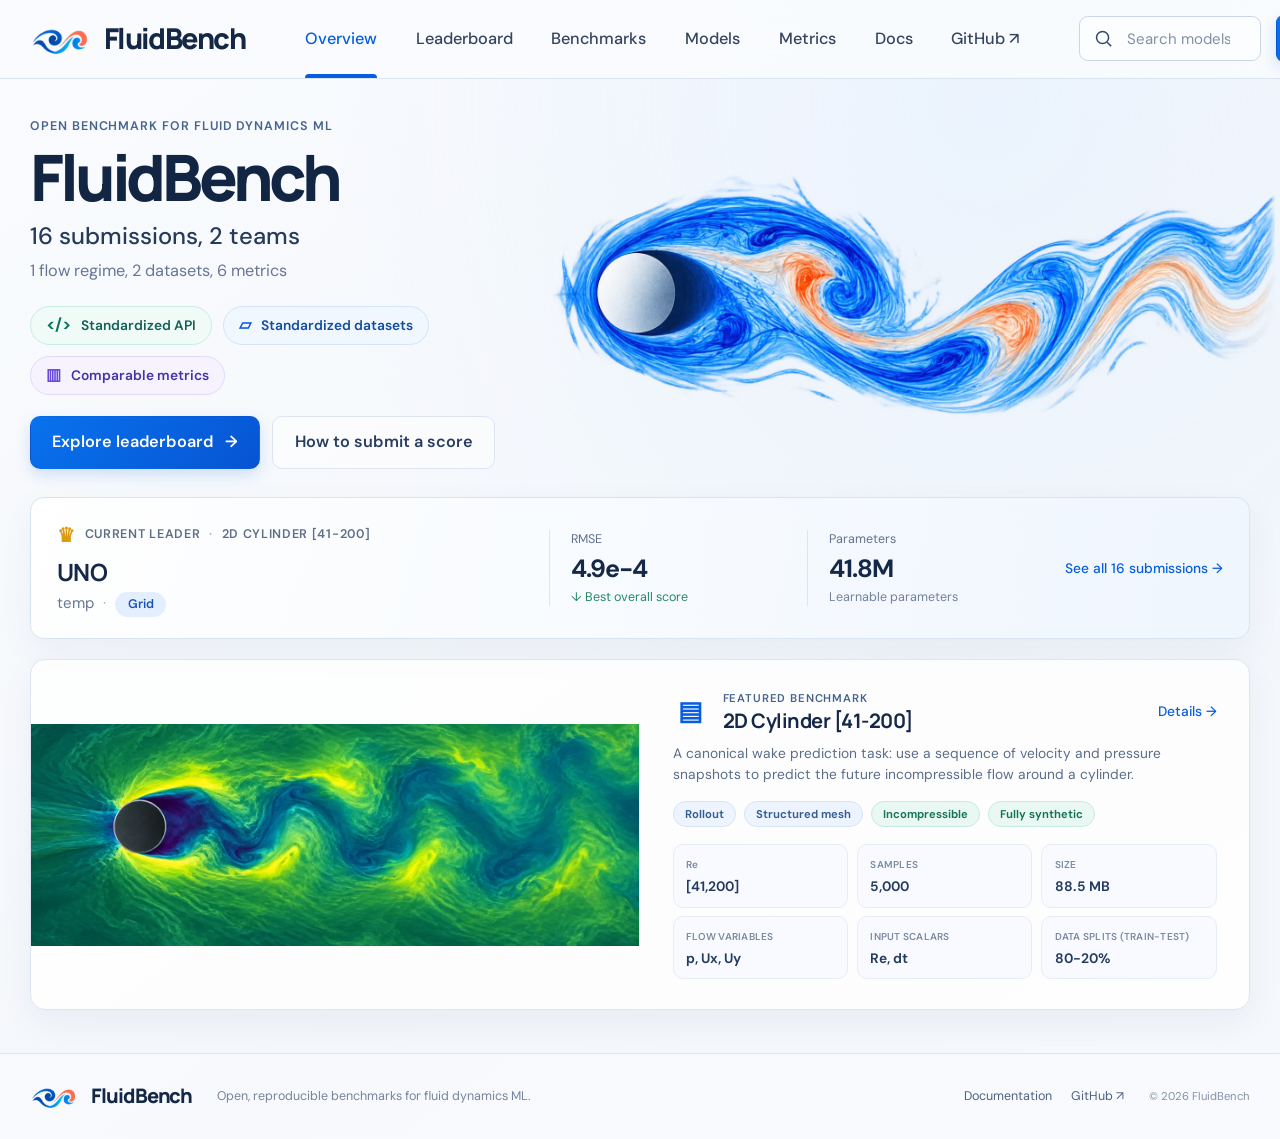
==== commit d5974245: "Patches type, submission folder layout, descriptions and site speed-up - Add the “Patches” represent" ====
--- a/index.html
+++ b/index.html
@@ -19,14 +19,14 @@
   <meta name="twitter:image" content="https://sp-droid.github.io/FluidBench/assets/mark.png">
   <meta name="twitter:image:alt" content="FluidBench blue and cyan flowing swirl mark">
   <title>Fluidbench</title>
-  <link rel="icon" href="assets/mark.png" type="image/png">
+  <link rel="icon" href="assets/favicon.png" type="image/png">
   <link rel="stylesheet" href="assets/site.css">
   <script src="assets/site.js" defer></script><script src="assets/data.js" defer></script><script src="assets/top-model.js" defer></script><script src="assets/dataset-tags.js" defer></script>
 </head>
 <body>
   <header class="site-header">
     <div class="header-inner">
-      <a class="brand" href="index.html" aria-label="FluidBench home"><img src="assets/mark.png" alt="" width="50" height="40"><span>FluidBench</span></a>
+      <a class="brand" href="index.html" aria-label="FluidBench home"><img src="assets/mark.webp" alt="" width="50" height="40"><span>FluidBench</span></a>
       <button class="menu-toggle" type="button" aria-expanded="false" aria-controls="primary-nav" aria-label="Open navigation"><span></span><span></span><span></span></button>
       <nav class="primary-nav" id="primary-nav" aria-label="Primary navigation">
         <a class="nav-link active" aria-current="page" href="index.html">Overview</a><a class="nav-link" href="pages/leaderboard.html">Leaderboard</a><a class="nav-link" href="pages/benchmarks.html">Benchmarks</a><a class="nav-link" href="pages/models.html">Models</a><a class="nav-link" href="pages/metrics.html">Metrics</a><a class="nav-link" href="pages/docs.html">Docs</a><a class="nav-link nav-external" href="https://github.com/sp-droid/FluidBench" target="_blank" rel="noreferrer">GitHub ↗</a>
@@ -47,7 +47,7 @@
         <div class="feature-pills" aria-label="Platform features"><span class="feature-pill pill-green"><span class="pill-icon">&lt;/&gt;</span>Standardized API</span><span class="feature-pill pill-blue"><span class="pill-icon">▱</span>Standardized datasets</span><span class="feature-pill pill-purple"><span class="pill-icon">▥</span>Comparable metrics</span></div>
         <div class="hero-actions"><a class="button button-primary" href="pages/leaderboard.html">Explore leaderboard <span aria-hidden="true">→</span></a><a class="button button-quiet" href="pages/docs.html#how-it-works">How to submit a score</a></div>
       </div>
-      <figure class="flow-visual"><img src="assets/cylinder-flow-hero.png" alt="Cylinder flow with a long, swirling wake"></figure>
+      <figure class="flow-visual"><img src="assets/cylinder-flow-hero.webp" alt="Cylinder flow with a long, swirling wake"></figure>
     </section>
     <section class="shell top-model-section" aria-labelledby="top-model-title">
       <div class="top-model-card">
@@ -61,17 +61,17 @@
       <!-- Featured benchmark: set its ID here; everything inside the card follows it. -->
       <article class="surface-card benchmark-card featured-benchmark-card" data-dataset-id="cylinder_interp">
         <div class="benchmark-summary">
-          <div class="featured-benchmark-visual"><img src="assets/cylinder-flow-dataset200.png" data-dataset-image alt="2D Cylinder [41-200] benchmark visualization" loading="lazy"></div>
+          <div class="featured-benchmark-visual"><img src="assets/cylinder-flow-dataset200.webp" data-dataset-image alt="2D Cylinder [41-200] benchmark visualization" loading="lazy"></div>
           <div class="featured-benchmark-copy">
             <div class="card-title-row"><span class="line-icon icon-blue" aria-hidden="true">▤</span><div><p class="eyebrow">Featured benchmark</p><h2 data-dataset-field="name">2D Cylinder [41-200]</h2></div><a class="text-link card-link" data-dataset-details-link href="pages/benchmarks.html?dataset=cylinder_interp#benchmark-details">Details →</a></div>
             <p class="featured-benchmark-description" data-dataset-field="description">A canonical wake prediction task: use a sequence of velocity and pressure snapshots to predict the future incompressible flow around a cylinder.</p>
             <div class="featured-benchmark-tags"><div class="benchmark-class-tags" data-benchmark-tags></div><div class="dataset-origin-tags" data-origin-category><span class="dataset-origin-badge dataset-origin-fully-synthetic" title="Training and test data are synthetic; pretraining data is absent or synthetic.">Fully synthetic</span></div></div>
-            <dl class="featured-benchmark-details"><div><dt class="symbol-label">Re</dt><dd data-dataset-field="reynoldsNumbers">[41,200]</dd></div><div><dt>Samples</dt><dd data-dataset-field="sampleCount">5,000</dd></div><div><dt>Flow variables</dt><dd data-dataset-field="flowVariables">p, Ux, Uy</dd></div><div><dt>Input scalars</dt><dd data-dataset-field="inputScalarNames">Re, dt</dd></div><div><dt>Data splits (train-test)</dt><dd data-dataset-field="splitFractions">80-20%</dd></div></dl>
+            <dl class="featured-benchmark-details"><div><dt class="symbol-label">Re</dt><dd data-dataset-field="reynoldsNumbers">[41,200]</dd></div><div><dt>Samples</dt><dd data-dataset-field="sampleCount">5,000</dd></div><div><dt>Size</dt><dd data-dataset-field="sizeGb">88.5 MB</dd></div><div><dt>Flow variables</dt><dd data-dataset-field="flowVariables">p, Ux, Uy</dd></div><div><dt>Input scalars</dt><dd data-dataset-field="inputScalarNames">Re, dt</dd></div><div><dt>Data splits (train-test)</dt><dd data-dataset-field="splitFractions">80-20%</dd></div></dl>
           </div>
         </div>
       </article>
     </section>
   </main>
-  <footer class="site-footer"><div class="shell footer-inner"><a class="brand footer-brand" href="index.html"><img src="assets/mark.png" alt="" width="40" height="32"><span>FluidBench</span></a><p>Open, reproducible benchmarks for fluid dynamics ML.</p><div class="footer-links"><a href="pages/docs.html">Documentation</a><a href="https://github.com/sp-droid/FluidBench" target="_blank" rel="noreferrer">GitHub ↗</a></div><span class="copyright">© <span data-year></span> FluidBench</span></div></footer>
+  <footer class="site-footer"><div class="shell footer-inner"><a class="brand footer-brand" href="index.html"><img src="assets/mark.webp" alt="" width="40" height="32"><span>FluidBench</span></a><p>Open, reproducible benchmarks for fluid dynamics ML.</p><div class="footer-links"><a href="pages/docs.html">Documentation</a><a href="https://github.com/sp-droid/FluidBench" target="_blank" rel="noreferrer">GitHub ↗</a></div><span class="copyright">© <span data-year></span> FluidBench</span></div></footer>
 </body>
 </html>
--- a/assets/site.css
+++ b/assets/site.css
@@ -97,6 +97,7 @@
 .badge { display: inline-flex; align-items: center; border-radius: 99px; padding: 3px 10px; font-size: 10px; line-height: 1.4; font-weight: 600; }
 .badge-grid { color: #1b54b3; background: #e3efff; }
 .badge-graph { color: #4831b2; background: #eee8ff; }
+.badge-patches { color: #0b6b4d; background: #e1f5ec; }
 .top-model-stat { min-height: 56px; padding-left: 17px; border-left: 1px solid var(--line); display: flex; flex-direction: column; }
 .top-model-stat span { color: #62728c; font-size: 10px; }
 .top-model-stat strong { margin-top: 1px; font-size: 20px; letter-spacing: -.04em; font-variant-numeric: tabular-nums; }
@@ -239,10 +240,16 @@
 .table-search { padding: 0 8px 0 30px; }
 .table-search::placeholder { color: #8694a8; }
 .table-wrap { overflow: auto; border: 1px solid #e0e7f0; border-radius: 8px; }
-.leaderboard-table { width: 100%; min-width: 720px; border-collapse: collapse; background: rgba(255,255,255,.75); font-size: 11px; }
+.leaderboard-table { width: 100%; min-width: 600px; border-collapse: collapse; background: rgba(255,255,255,.75); font-size: 11px; }
 .leaderboard-table th { height: 35px; padding: 0 10px; color: #344a6a; background: #f8fafd; border-bottom: 1px solid #e4eaf2; text-align: left; font-size: 10px; font-weight: 600; white-space: nowrap; }
-.leaderboard-table th.score-heading { padding-right: 7px; }
-.leaderboard-table th.sortable-heading { padding: 0 5px; }
+.leaderboard-table th.score-heading { padding: 0 12px; }
+.leaderboard-table th.sortable-heading { padding: 0 3px; }
+/* Every column shrinks to its content; the score column (auto width) takes all remaining space. */
+.leaderboard-table th, .leaderboard-table td { width: 1%; }
+.leaderboard-table th.score-heading, .leaderboard-table td.score-cell { width: auto; min-width: 190px; text-align: left; }
+.leaderboard-table th.sortable-heading .sort-button { white-space: normal; line-height: 1.25; }
+.score-heading-inner { display: flex; align-items: center; justify-content: space-between; gap: 10px; }
+.score-scale-hint { color: #8a98ad; font-size: 9px; font-weight: 500; letter-spacing: .01em; white-space: nowrap; }
 .sort-button { width: 100%; min-height: 32px; display: inline-flex; align-items: center; justify-content: flex-start; gap: 5px; padding: 4px 5px; border: 0; border-radius: 5px; color: #344a6a; background: transparent; font: inherit; font-weight: 600; text-align: left; white-space: nowrap; cursor: pointer; }
 .sort-button:hover, .sort-button:focus-visible { color: #075de1; background: #edf4ff; outline: none; }
 .sort-arrow { display: inline-block; margin-left: 2px; color: #17365f; font-size: 11px; }
@@ -259,26 +266,38 @@
 .error-picker-check { width: 13px; color: #0a966b; text-align: center; }
 .representation-badge { display: inline-block; padding: 3px 9px; border-radius: 999px; color: #1753bd; background: #e6f0ff; font-size: 9px; }
 .representation-badge.graph { color: #4b2ec5; background: #eee9ff; }
-.leaderboard-table td { height: 45px; padding: 5px 10px; border-bottom: 1px solid #e8edf4; color: #425674; white-space: nowrap; font-variant-numeric: tabular-nums; }
+.representation-badge.patches { color: #0b6b4d; background: #e1f5ec; }
+.leaderboard-table td { height: 45px; padding: 5px 7px; border-bottom: 1px solid #e8edf4; color: #425674; white-space: nowrap; font-variant-numeric: tabular-nums; }
 .leaderboard-table tbody tr:last-child td { border-bottom: 0; }
+.leaderboard-table th:last-child, .leaderboard-table td:last-child { padding-right: 14px; }
 .leaderboard-table tbody tr:hover { background: #f6f9fe; }
 .leaderboard-table tbody tr:first-child { background: #fff9ea; }
 .leaderboard-table tbody tr:first-child:hover { background: #fff6df; }
 .leaderboard-table tbody tr.submission-row { cursor: pointer; }
 .leaderboard-table tbody tr.submission-row:focus-visible { outline: 2px solid #1763d6; outline-offset: -2px; background: #edf4ff; }
 .leaderboard-table .rank-cell { width: 34px; color: #263b5e; text-align: center; font-size: 13px; }
+/* Hovering (or focusing) a row blanks its cells and shows the submission's one-phrase description across the row. */
+.leaderboard-table tbody tr.has-description { position: relative; }
+.row-description { position: absolute; inset: 0; display: flex; align-items: center; padding: 0 18px; color: #1f3657; font-size: 11.5px; font-weight: 600; line-height: 1.35; text-align: left; white-space: normal; visibility: hidden; opacity: 0; transition: opacity .12s ease; pointer-events: none; }
+.leaderboard-table tbody tr.has-description:is(:hover, :focus-visible) > td { color: transparent; }
+.leaderboard-table tbody tr.has-description:is(:hover, :focus-visible) > td > :not(.row-description) { visibility: hidden; }
+.leaderboard-table tbody tr.has-description:is(:hover, :focus-visible) .row-description { visibility: visible; opacity: 1; }
 /* Every column is centred except Model (the second). */
 .leaderboard-table th, .leaderboard-table td { text-align: center; }
 .leaderboard-table th:nth-child(2), .leaderboard-table td:nth-child(2) { text-align: left; }
-.leaderboard-table th:not(:nth-child(2)) .sort-button, .leaderboard-table th .score-picker { justify-content: center; }
+.leaderboard-table th:not(:nth-child(2)) .sort-button { justify-content: center; }
 .medal { display: inline-block; font-size: 15px; filter: saturate(.92); }
 .model-name { display: block; color: #172d50; font-size: 11px; font-weight: 700; }
 .model-author { display: block; color: #77869d; font-size: 9px; }
 .metric-value { color: #162b4b !important; font-weight: 600; }
-.metric-bar { width: 58px; height: 9px; display: inline-block; overflow: hidden; vertical-align: middle; border-radius: 2px; background: #edf1f6; }
-.leaderboard-table td.metric-value { padding-right: 4px; }
-.leaderboard-table .score-bar-heading, .leaderboard-table .score-bar-cell { width: 66px; padding-left: 0; padding-right: 10px; }
-.metric-bar span { display: block; height: 100%; min-width: 8px; border-radius: 2px; background: linear-gradient(90deg,#9ac4fb,#5e9ff0); }
+.leaderboard-table td.score-cell { padding: 5px 12px; }
+.score-meter { display: flex; align-items: center; gap: 10px; }
+.score-number { flex: none; min-width: 4.2em; color: #162b4b; font-size: 12px; font-weight: 700; text-align: right; }
+.metric-bar { position: relative; flex: 1; height: 14px; border-radius: 999px; background: #eef2f7; box-shadow: inset 0 1px 2px rgba(23,54,95,.07); }
+.metric-bar.is-empty { background: repeating-linear-gradient(135deg,#f1f4f8 0 6px,#e9eef4 6px 12px); }
+.metric-bar-fill { position: relative; display: block; height: 100%; border-radius: inherit; background: linear-gradient(90deg,#b7d5fc,#4f93ec); box-shadow: 0 1px 2px rgba(31,103,214,.22); transition: width .35s ease; }
+.metric-bar-fill.is-best { background: linear-gradient(90deg,#9ee5c8,#18a874); box-shadow: 0 1px 2px rgba(16,138,92,.25); }
+.leaderboard-table tbody tr:hover .metric-bar-fill { filter: brightness(1.04) saturate(1.1); }
 .empty-state { padding: 30px 15px; text-align: center; color: #77869c; font-size: 12px; }
 .table-note { display: flex; justify-content: space-between; gap: 12px; padding: 9px 2px 0; color: #8592a6; font-size: 9px; }
 .sidebar-stack { display: grid; gap: 12px; }
@@ -389,6 +408,7 @@
 .compare-side-label { display: block; margin-bottom: 3px; color: #71809a; font-size: 8px; font-weight: 700; letter-spacing: .09em; text-transform: uppercase; }
 .compare-model-title h2 { margin: 0; color: #172d50; font-size: 21px; letter-spacing: -.04em; overflow-wrap: anywhere; }
 .compare-model-title p { margin: 3px 0 0; color: #6e7f99; font-size: 10px; }
+.compare-model-title p.compare-model-description { margin-top: 6px; max-width: 46ch; color: #3e5272; font-size: 11px; line-height: 1.4; }
 .compare-model-select { min-width: 140px; display: flex; flex-direction: column; gap: 4px; color: #657590; font-size: 8px; font-weight: 650; }
 .compare-model-select select { max-width: 190px; min-width: 130px; height: 32px; padding: 0 23px 0 8px; border: 1px solid #d4dfec; border-radius: 7px; color: #173b72; background: #fff; font-size: 10px; }
 .compare-fixed-label { padding-top: 4px; color: #8592a6; font-size: 8px; text-align: right; }
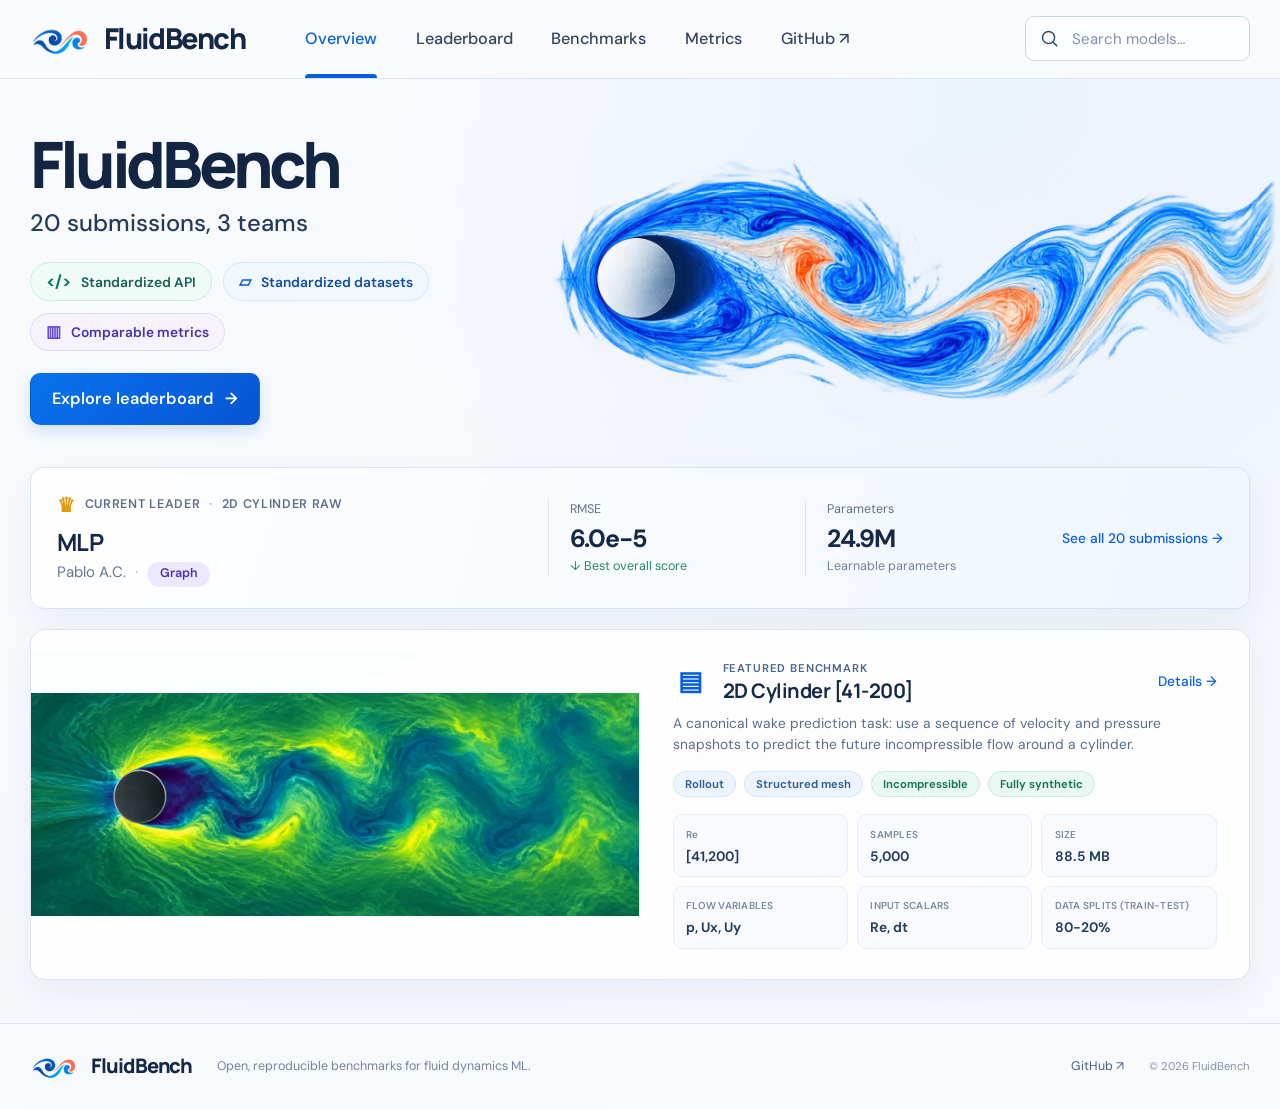
==== commit 81046330: "Add statistical, correlation and modal metrics with transient/settled phases - flowstats.py: VRMSE, " ====
--- a/index.html
+++ b/index.html
@@ -29,23 +29,22 @@
       <a class="brand" href="index.html" aria-label="FluidBench home"><img src="assets/mark.webp" alt="" width="50" height="40"><span>FluidBench</span></a>
       <button class="menu-toggle" type="button" aria-expanded="false" aria-controls="primary-nav" aria-label="Open navigation"><span></span><span></span><span></span></button>
       <nav class="primary-nav" id="primary-nav" aria-label="Primary navigation">
-        <a class="nav-link active" aria-current="page" href="index.html">Overview</a><a class="nav-link" href="pages/leaderboard.html">Leaderboard</a><a class="nav-link" href="pages/benchmarks.html">Benchmarks</a><a class="nav-link" href="pages/models.html">Models</a><a class="nav-link" href="pages/metrics.html">Metrics</a><a class="nav-link" href="pages/docs.html">Docs</a><a class="nav-link nav-external" href="https://github.com/sp-droid/FluidBench" target="_blank" rel="noreferrer">GitHub ↗</a>
+        <a class="nav-link active" aria-current="page" href="index.html">Overview</a><a class="nav-link" href="pages/leaderboard.html">Leaderboard</a><a class="nav-link" href="pages/benchmarks.html">Benchmarks</a><a class="nav-link" href="pages/metrics.html">Metrics</a><a class="nav-link nav-external" href="https://github.com/sp-droid/FluidBench" target="_blank" rel="noreferrer">GitHub ↗</a>
       </nav>
       <div class="header-actions">
         <form class="header-search" action="pages/leaderboard.html" method="get" role="search"><svg aria-hidden="true" viewBox="0 0 24 24"><circle cx="10.8" cy="10.8" r="6.8"></circle><path d="m16 16 4.5 4.5"></path></svg><input type="search" name="q" placeholder="Search models…" aria-label="Search models"></form>
-        <a class="button button-primary button-small" href="pages/docs.html#submit"><svg aria-hidden="true" viewBox="0 0 24 24"><path d="M12 15V3m0 0L7.5 7.5M12 3l4.5 4.5M4 14v6h16v-6"></path></svg>Submit results</a>
+        
       </div>
     </div>
   </header>
   <main>
     <section class="hero shell">
       <div class="hero-copy">
-        <p class="eyebrow">Open benchmark for fluid dynamics ML</p>
+        
         <h1>FluidBench</h1>
         <p class="hero-lede" id="site-submission-count">2 submissions, 1 team</p>
-        <p class="hero-subtle" id="site-benchmark-stats">1 flow regime, 1 dataset, 6 metrics</p>
         <div class="feature-pills" aria-label="Platform features"><span class="feature-pill pill-green"><span class="pill-icon">&lt;/&gt;</span>Standardized API</span><span class="feature-pill pill-blue"><span class="pill-icon">▱</span>Standardized datasets</span><span class="feature-pill pill-purple"><span class="pill-icon">▥</span>Comparable metrics</span></div>
-        <div class="hero-actions"><a class="button button-primary" href="pages/leaderboard.html">Explore leaderboard <span aria-hidden="true">→</span></a><a class="button button-quiet" href="pages/docs.html#how-it-works">How to submit a score</a></div>
+        <div class="hero-actions"><a class="button button-primary" href="pages/leaderboard.html">Explore leaderboard <span aria-hidden="true">→</span></a></div>
       </div>
       <figure class="flow-visual"><img src="assets/cylinder-flow-hero.webp" alt="Cylinder flow with a long, swirling wake"></figure>
     </section>
@@ -72,6 +71,6 @@
       </article>
     </section>
   </main>
-  <footer class="site-footer"><div class="shell footer-inner"><a class="brand footer-brand" href="index.html"><img src="assets/mark.webp" alt="" width="40" height="32"><span>FluidBench</span></a><p>Open, reproducible benchmarks for fluid dynamics ML.</p><div class="footer-links"><a href="pages/docs.html">Documentation</a><a href="https://github.com/sp-droid/FluidBench" target="_blank" rel="noreferrer">GitHub ↗</a></div><span class="copyright">© <span data-year></span> FluidBench</span></div></footer>
+  <footer class="site-footer"><div class="shell footer-inner"><a class="brand footer-brand" href="index.html"><img src="assets/mark.webp" alt="" width="40" height="32"><span>FluidBench</span></a><p>Open, reproducible benchmarks for fluid dynamics ML.</p><div class="footer-links"><a href="https://github.com/sp-droid/FluidBench" target="_blank" rel="noreferrer">GitHub ↗</a></div><span class="copyright">© <span data-year></span> FluidBench</span></div></footer>
 </body>
 </html>
--- a/assets/site.css
+++ b/assets/site.css
@@ -478,6 +478,24 @@
 .rollout-in-graph-legend .rollout-legend-reference-band { fill: #8493a8; opacity: .18; stroke: #8493a8; stroke-width: .5; }
 .rollout-in-graph-legend .rollout-legend-prediction-band { fill: var(--curve-color); opacity: .18; stroke: var(--curve-color); stroke-width: .5; }
 .rollout-chart-note { margin: 3px 1px 0; color: #8793a5; font-size: 7px; }
+.rollout-reference-level line { stroke: #9aa9bb; stroke-width: .9; stroke-dasharray: 3 3; }
+.rollout-reference-level text { fill: #8493a8; font-family: inherit; font-size: 6.5px; }
+.rollout-transient line { stroke: #c08a2d; stroke-width: 1; stroke-dasharray: 4 3; opacity: .75; }
+.rollout-transient text { fill: #a87822; font-family: inherit; font-size: 6.5px; }
+.murphy-area { stroke: #fff; stroke-width: .4; opacity: .85; }
+.murphy-bias { fill: #d76d52; }
+.murphy-amplitude { fill: #e3b341; }
+.murphy-phase { fill: var(--curve-color); }
+.modal-bar-reference { fill: #8493a8; opacity: .7; }
+.modal-bar-prediction { fill: var(--curve-color); opacity: .85; }
+.modal-bar-prediction.is-better { fill: #20a477; }
+.modal-bar-prediction.is-worse { fill: #d76d52; }
+.rollout-in-graph-legend rect.murphy-bias { fill: #d76d52; stroke: none; }
+.rollout-in-graph-legend rect.murphy-amplitude { fill: #e3b341; stroke: none; }
+.rollout-in-graph-legend rect.murphy-phase, .rollout-in-graph-legend rect.modal-bar-prediction { fill: var(--curve-color); stroke: none; }
+.rollout-in-graph-legend rect.modal-bar-reference { fill: #8493a8; stroke: none; }
+.evaluation-loss-table tr.evaluation-group th { padding: 6px 9px 4px; color: #8493a8; background: #f7f9fc; font-size: 7px; font-weight: 700; letter-spacing: .04em; text-transform: uppercase; text-align: left; }
+.evaluation-loss-table tbody td.is-empty { color: #b6c1cf; font-weight: 500; }
 .training-chart-wrap { width: 100%; overflow: hidden; position: relative; }
 .training-chart { width: 100%; height: auto; display: block; overflow: visible; }
 .chart-gridline line { stroke: #e8edf4; stroke-width: 1; }
@@ -513,7 +531,7 @@
 .compare-loss-item.is-worse dd { color: #ad4b31; }
 .compare-loss-item.is-tied { border-color: #dce5f0; background: #f2f6fb; }
 .evaluation-loss-scroll { overflow-x: auto; margin-top: 9px; border: 1px solid #e7edf4; border-radius: 7px; }
-.evaluation-loss-table { width: 100%; min-width: 360px; border-collapse: collapse; background: #fff; font-size: 8px; }
+.evaluation-loss-table { width: 100%; min-width: 260px; border-collapse: collapse; background: #fff; font-size: 8px; }
 .evaluation-loss-table th, .evaluation-loss-table td { padding: 8px 9px; border-bottom: 1px solid #edf1f6; text-align: right; font-variant-numeric: tabular-nums; white-space: nowrap; }
 .evaluation-loss-table thead th { color: #526681; background: #f7f9fc; font-weight: 700; }
 .evaluation-loss-table thead th:first-child, .evaluation-loss-table tbody th { text-align: left; }
@@ -766,3 +784,41 @@
   .geometry-card { padding: 14px; }
 }
 .symbol-label { text-transform: none !important; }
+
+/* Metrics page */
+.metrics-page { display: grid; gap: 14px; margin-bottom: 40px; }
+.metrics-toc { display: flex; flex-wrap: wrap; gap: 6px; }
+.metrics-toc a { padding: 5px 10px; border: 1px solid var(--line); border-radius: 999px; background: rgba(255,255,255,.7); color: var(--ink-soft); font-size: 11px; text-decoration: none; }
+.metrics-toc a:hover { border-color: var(--line-strong); color: var(--blue-dark); }
+.metrics-group { scroll-margin-top: 80px; padding: 18px 20px; border: 1px solid var(--line); border-radius: var(--radius); background: rgba(255,255,255,.88); box-shadow: var(--shadow); }
+.metrics-group > p, .metrics-group li { max-width: 78ch; color: var(--ink-soft); font-size: 13px; line-height: 1.6; }
+.metrics-group code { font-size: 12px; }
+.metrics-group-head h2 { margin: 0 0 4px; font-size: 18px; }
+.metrics-group-head p { margin: 0 0 12px; max-width: 78ch; color: var(--muted); font-size: 12px; line-height: 1.5; }
+.metrics-families { padding-left: 0; list-style: none; display: grid; gap: 6px; }
+.metric-grid { display: grid; grid-template-columns: repeat(auto-fill, minmax(260px, 1fr)); gap: 10px; }
+.metric-card { min-width: 0; padding: 12px 13px; border: 1px solid #e3eaf3; border-radius: 9px; background: #fbfcfe; }
+.metric-card header { display: flex; align-items: center; justify-content: space-between; gap: 8px; }
+.metric-card h3 { margin: 0; font-size: 13px; }
+.metric-card p { margin: 6px 0 0; color: var(--ink-soft); font-size: 12px; line-height: 1.5; }
+.metric-card .metric-formula { padding: 6px 8px; border-radius: 6px; background: #eef3fa; color: var(--ink); font-family: "Cambria Math", Cambria, Georgia, serif; font-size: 12.5px; overflow-wrap: anywhere; }
+.metric-card dl { display: grid; gap: 3px; margin: 8px 0 0; font-size: 11px; }
+.metric-card dl div { display: grid; grid-template-columns: 62px 1fr; gap: 6px; }
+.metric-card dt { color: var(--muted); }
+.metric-card dd { margin: 0; color: var(--ink-soft); }
+.metric-family { flex: none; padding: 2px 7px; border-radius: 999px; font-size: 9.5px; font-weight: 650; }
+.metric-family-p { color: #1d4f9c; background: #e6effc; }
+.metric-family-u { color: #116f55; background: #e3f6ee; }
+.metric-family-r { color: #8a5a12; background: #fbf0dc; }
+@media (max-width: 600px) { .metrics-group { padding: 14px; } .metric-grid { grid-template-columns: 1fr; } }
+.metric-family[title] { cursor: help; }
+.metrics-legend { display: grid; grid-template-columns: repeat(auto-fill, minmax(220px, 1fr)); gap: 6px 18px; margin: 0; }
+.metrics-legend div { display: flex; gap: 10px; align-items: baseline; }
+.metrics-legend dt { min-width: 56px; }
+.metrics-legend dd { margin: 0; color: var(--ink-soft); font-size: 13px; }
+.evaluation-loss-table tbody td.is-better { background: color-mix(in srgb, #c4ecd9 calc(var(--tone, 1) * 100%), #fff); }
+.evaluation-loss-table tbody td.is-worse { background: color-mix(in srgb, #f7cdbf calc(var(--tone, 1) * 100%), #fff); }
+.evaluation-loss-table.is-collapsed tr.is-collapsible { display: none; }
+.summary-rank { float: left; margin-right: 8px; color: #8493a8; font-weight: 600; }
+.summary-collapse-toggle { margin-top: 6px; padding: 3px 9px; border: 1px solid var(--line); border-radius: 999px; background: #fff; color: var(--ink-soft); font-size: 10px; cursor: pointer; }
+.summary-collapse-toggle:hover { border-color: var(--line-strong); color: var(--blue-dark); }
